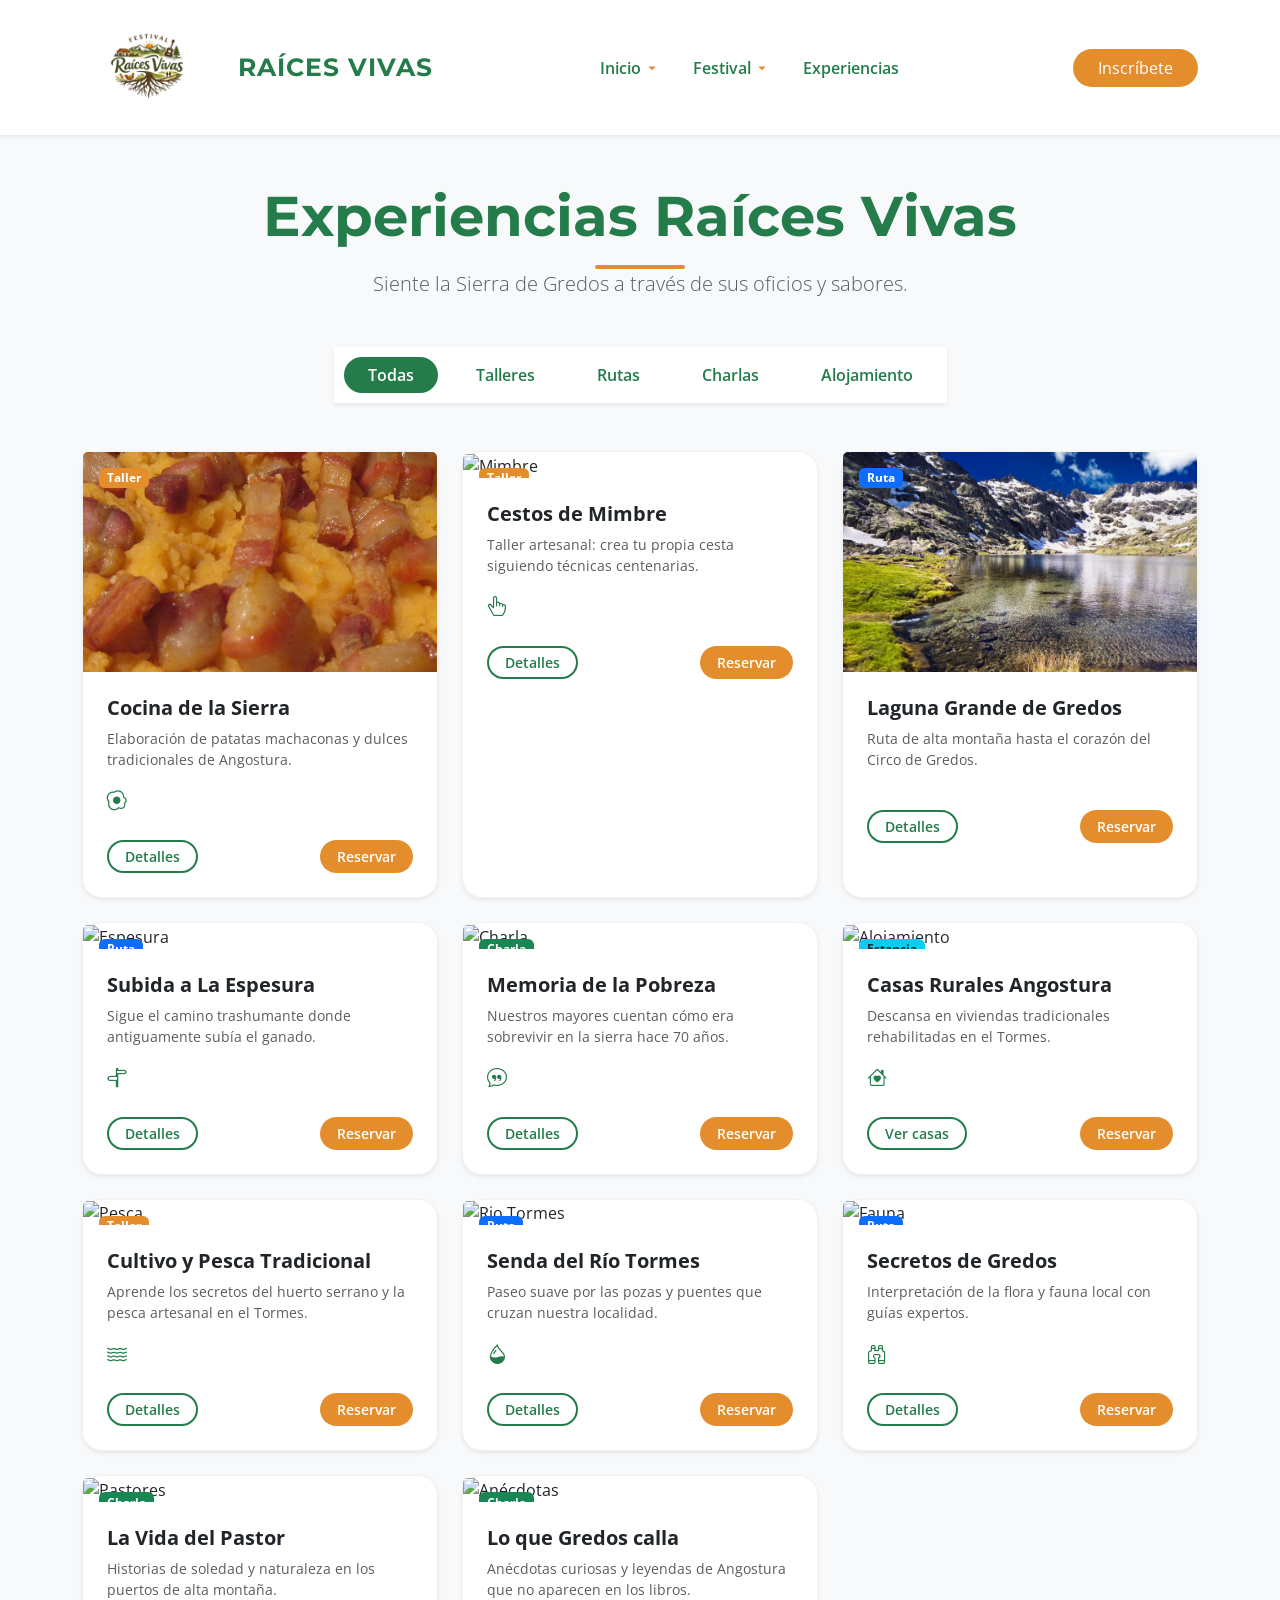
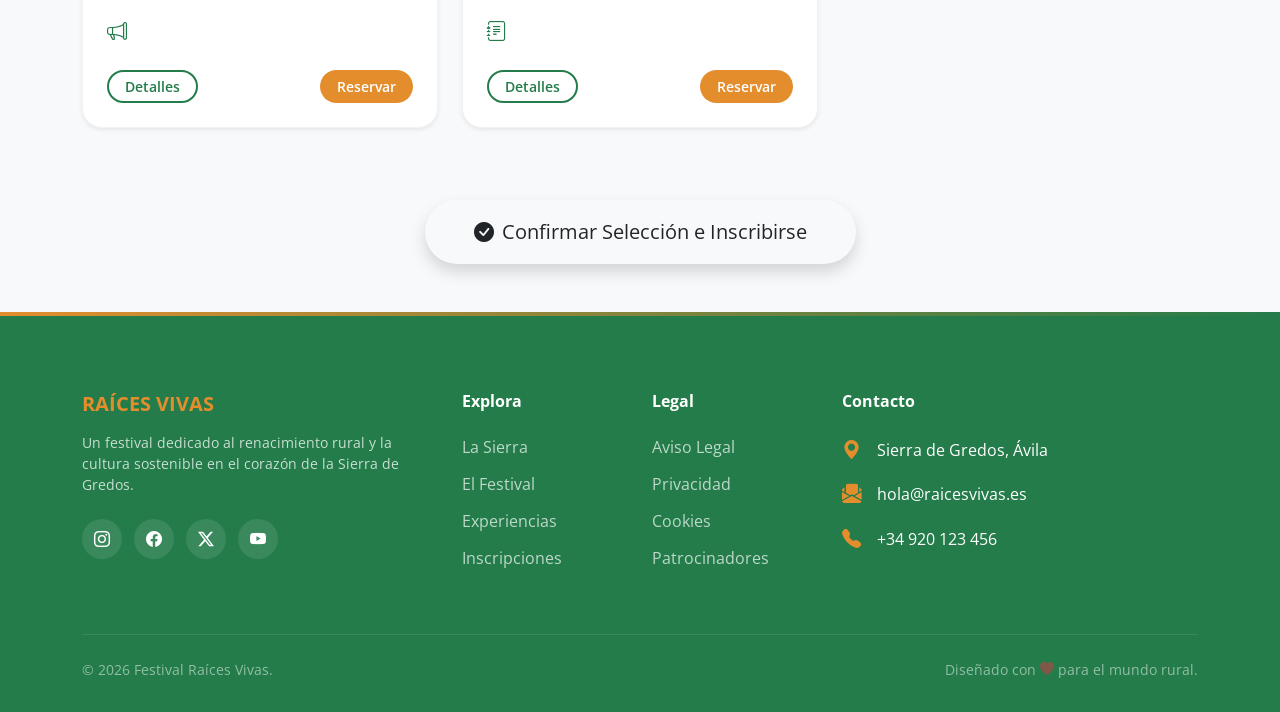
==== experiencias.html @ 0c6682af "Hechas las otras dos paginas" ====
<!DOCTYPE html>
<html lang="es">
<head>
    <meta charset="UTF-8">
    <meta name="viewport" content="width=device-width, initial-scale=1.0">
    <title>Raíces Vivas | Festival de Renacimiento Rural</title>

    <link rel="stylesheet" href="css/bootstrap.min.css">
    <link rel="stylesheet" href="assets/style.css">
    <!--<script src="https://cdn.tailwindcss.com"></script>-->
    <link href="https://fonts.googleapis.com/css2?family=Montserrat:wght@700&family=Open+Sans:wght@400;600&display=swap" rel="stylesheet">
    <link rel="stylesheet" href="https://cdn.jsdelivr.net/npm/bootstrap-icons@1.11.3/font/bootstrap-icons.min.css">

</head>

<body>
    <header>
        <nav class="navbar navbar-expand-lg navbar-light sticky-top bg-white shadow-sm py-3">
            <div class="container">
                <a class="navbar-brand d-flex align-items-center gap-3" href="index.html">
                    <img src="assets/img/logo.png" alt="Logo Raíces Vivas" class="rv-logo">
                    <span class="fw-bold text-verde-rv rv-brand-text">RAÍCES VIVAS</span>
                </a>

                <button class="navbar-toggler" type="button" data-bs-toggle="collapse" data-bs-target="#navMain"
                    aria-controls="navMain" aria-expanded="false" aria-label="Abrir menú">
                    <span class="navbar-toggler-icon"></span>
                </button>

                <div class="collapse navbar-collapse" id="navMain">
                    <ul class="navbar-nav mx-auto gap-lg-4 mt-3 mt-lg-0 align-items-lg-center">
                        <li class="nav-item dropdown">
                            <a class="nav-link dropdown-toggle fw-semibold" href="index.html" role="button" data-bs-toggle="dropdown"
                                aria-expanded="false">
                                Inicio
                            </a>
                            <ul class="dropdown-menu border-0 shadow-lg">
                                <li><a class="dropdown-item" href="index.html#exploralasierra">Explora la Sierra</a></li>
                                <li><a class="dropdown-item" href="index.html#gredosencifras">Gredos en Cifras</a></li>
                                <li><a class="dropdown-item" href="index.html#faq">Preguntas Frecuentes</a></li>
                            </ul>
                        </li>

                        <li class="nav-item dropdown">
                            <a class="nav-link dropdown-toggle fw-semibold" href="festival.html" role="button" data-bs-toggle="dropdown"
                                aria-expanded="false">
                                Festival
                            </a>
                            <ul class="dropdown-menu border-0 shadow-lg">
                                <li><a class="dropdown-item" href="festival.html#historia">Historia</a></li>
                                <li><a class="dropdown-item" href="festival.html#pueblos-vecinos">Comunidad Gredos Interior</a></li>
                                <li><a class="dropdown-item" href="festival.html#objetivos">Objetivos</a></li>
                                <li><a class="dropdown-item" href="festival.html#ediciones">Ediciones anteriores</a></li>
                            </ul>
                        </li>

                        <li class="nav-item"><a class="nav-link fw-semibold" href="experiencias.html">Experiencias</a></li>
                    </ul>

                    <div class="d-flex">
                        <a class="btn btn-naranja rounded-pill px-4" href="inscripcion.html">Inscríbete</a>
                    </div>
                </div>
            </div>
        </nav>
    </header>

    <main class="py-5 bg-light">
        <div class="container">
            <div class="text-center mb-5" data-aos="fade-down">
                <h1 class="display-4 fw-bold text-verde-rv">Experiencias Raíces Vivas</h1>
                <div class="section-line mx-auto"></div>
                <p class="lead text-muted">Siente la Sierra de Gredos a través de sus oficios y sabores.</p>
            </div>

            <div class="d-flex justify-content-center mb-5" data-aos="fade-up">
                <div class="contenedor-filtros shadow-sm rounded-pill-md bg-white p-2" role="group" aria-label="Filtros">
                    <button type="button" class="btn btn-filter active rounded-pill px-4" data-filter="all">Todas</button>
                    <button type="button" class="btn btn-filter rounded-pill px-4" data-filter="talleres">Talleres</button>
                    <button type="button" class="btn btn-filter rounded-pill px-4" data-filter="rutas">Rutas</button>
                    <button type="button" class="btn btn-filter rounded-pill px-4" data-filter="charlas">Charlas</button>
                    <button type="button" class="btn btn-filter rounded-pill px-4" data-filter="alojamiento">Alojamiento</button>
                </div>
            </div>

            <div class="row g-4" id="experience-grid">
                <div class="col-lg-4 col-md-6 filter-item talleres" data-aos="zoom-in">
                    <div class="card h-100 border-0 shadow-sm card-experiencia">
                        <div class="position-relative overflow-hidden">
                            <img src="assets/img/cocina-tipica.jpg" class="card-img-top" alt="Cocina">
                            <span class="badge bg-naranja-rv position-absolute top-0 start-0 m-3">Taller</span>
                        </div>
                        <div class="card-body p-4">
                            <h5 class="card-title fw-bold">Cocina de la Sierra</h5>
                            <p class="card-text text-muted small">Elaboración de patatas machaconas y dulces tradicionales de Angostura.</p>
                            <div class="d-flex gap-3 my-3 text-verde-rv">
                                <i class="bi bi-egg-fried" data-bs-toggle="tooltip" title="Material incluido"></i>
                            </div>
                            <div class="d-grid gap-2 d-md-flex justify-content-md-between mt-4">
                                <button class="btn btn-outline-verde-rv btn-sm px-3" data-bs-toggle="modal" data-bs-target="#modalCocina">Detalles</button>
                                <button class="btn btn-naranja-rv btn-sm px-3">Reservar</button>
                            </div>
                        </div>
                    </div>
                </div>

                <div class="col-lg-4 col-md-6 filter-item talleres" data-aos="zoom-in">
                    <div class="card h-100 border-0 shadow-sm card-experiencia">
                        <div class="position-relative overflow-hidden">
                            <img src="assets/img/mimbre.jpg" class="card-img-top" alt="Mimbre">
                            <span class="badge bg-naranja-rv position-absolute top-0 start-0 m-3">Taller</span>
                        </div>
                        <div class="card-body p-4">
                            <h5 class="card-title fw-bold">Cestos de Mimbre</h5>
                            <p class="card-text text-muted small">Taller artesanal: crea tu propia cesta siguiendo técnicas centenarias.</p>
                            <div class="d-flex gap-3 my-3 text-verde-rv">
                                <i class="bi bi-hand-index-thumb" data-bs-toggle="tooltip" title="Nivel: Principiante"></i>
                            </div>
                            <div class="d-grid gap-2 d-md-flex justify-content-md-between mt-4">
                                <button class="btn btn-outline-verde-rv btn-sm px-3" data-bs-toggle="modal" data-bs-target="#modalMimbre">Detalles</button>
                                <button class="btn btn-naranja-rv btn-sm px-3">Reservar</button>
                            </div>
                        </div>
                    </div>
                </div>

                <div class="col-lg-4 col-md-6 filter-item rutas" data-aos="zoom-in">
                    <div class="card h-100 border-0 shadow-sm card-experiencia">
                        <div class="position-relative overflow-hidden">
                            <img src="assets/img/laguna-grande.jpg" class="card-img-top" alt="Laguna">
                            <span class="badge bg-primary position-absolute top-0 start-0 m-3 text-white">Ruta</span>
                        </div>
                        <div class="card-body p-4">
                            <h5 class="card-title fw-bold">Laguna Grande de Gredos</h5>
                            <p class="card-text text-muted small">Ruta de alta montaña hasta el corazón del Circo de Gredos.</p>
                            <div class="d-flex gap-3 my-3 text-verde-rv">
                                <i class="bi bi-mountain" data-bs-toggle="tooltip" title="Dificultad: Alta"></i>
                            </div>
                            <div class="d-grid gap-2 d-md-flex justify-content-md-between mt-4">
                                <button class="btn btn-outline-verde-rv btn-sm px-3" data-bs-toggle="modal" data-bs-target="#modalLaguna">Detalles</button>
                                <button class="btn btn-naranja-rv btn-sm px-3">Reservar</button>
                            </div>
                        </div>
                    </div>
                </div>

                <div class="col-lg-4 col-md-6 filter-item rutas" data-aos="zoom-in">
                    <div class="card h-100 border-0 shadow-sm card-experiencia">
                        <div class="position-relative overflow-hidden">
                            <img src="assets/img/espesura.jpg" class="card-img-top" alt="Espesura">
                            <span class="badge bg-primary position-absolute top-0 start-0 m-3 text-white">Ruta</span>
                        </div>
                        <div class="card-body p-4">
                            <h5 class="card-title fw-bold">Subida a La Espesura</h5>
                            <p class="card-text text-muted small">Sigue el camino trashumante donde antiguamente subía el ganado.</p>
                            <div class="d-flex gap-3 my-3 text-verde-rv">
                                <i class="bi bi-signpost-split" data-bs-toggle="tooltip" title="Dificultad: Media"></i>
                            </div>
                            <div class="d-grid gap-2 d-md-flex justify-content-md-between mt-4">
                                <button class="btn btn-outline-verde-rv btn-sm px-3" data-bs-toggle="modal" data-bs-target="#modalEspesura">Detalles</button>
                                <button class="btn btn-naranja-rv btn-sm px-3">Reservar</button>
                            </div>
                        </div>
                    </div>
                </div>

                <div class="col-lg-4 col-md-6 filter-item charlas" data-aos="zoom-in">
                    <div class="card h-100 border-0 shadow-sm card-experiencia">
                        <div class="position-relative overflow-hidden">
                            <img src="assets/img/abuelos.jpg" class="card-img-top" alt="Charla">
                            <span class="badge bg-success position-absolute top-0 start-0 m-3">Charla</span>
                        </div>
                        <div class="card-body p-4">
                            <h5 class="card-title fw-bold">Memoria de la Pobreza</h5>
                            <p class="card-text text-muted small">Nuestros mayores cuentan cómo era sobrevivir en la sierra hace 70 años.</p>
                            <div class="d-flex gap-3 my-3 text-verde-rv">
                                <i class="bi bi-chat-quote" data-bs-toggle="tooltip" title="Basado en hechos reales"></i>
                            </div>
                            <div class="d-grid gap-2 d-md-flex justify-content-md-between mt-4">
                                <button class="btn btn-outline-verde-rv btn-sm px-3" data-bs-toggle="modal" data-bs-target="#modalMemoria">Detalles</button>
                                <button class="btn btn-naranja-rv btn-sm px-3">Reservar</button>
                            </div>
                        </div>
                    </div>
                </div>

                <div class="col-lg-4 col-md-6 filter-item alojamiento" data-aos="zoom-in">
                    <div class="card h-100 border-0 shadow-sm card-experiencia">
                        <div class="position-relative overflow-hidden">
                            <img src="assets/img/casa-rural.jpg" class="card-img-top" alt="Alojamiento">
                            <span class="badge bg-info text-dark position-absolute top-0 start-0 m-3">Estancia</span>
                        </div>
                        <div class="card-body p-4">
                            <h5 class="card-title fw-bold">Casas Rurales Angostura</h5>
                            <p class="card-text text-muted small">Descansa en viviendas tradicionales rehabilitadas en el Tormes.</p>
                            <div class="d-flex gap-3 my-3 text-verde-rv">
                                <i class="bi bi-house-heart" data-bs-toggle="tooltip" title="Disponibles en Angostura de Tormes, Navalperal y Aliseda"></i>
                            </div>
                            <div class="d-grid gap-2 d-md-flex justify-content-md-between mt-4">
                                <button class="btn btn-outline-verde-rv btn-sm px-3" data-bs-toggle="modal" data-bs-target="#modalCasas">Ver casas</button>
                                <button class="btn btn-naranja-rv btn-sm px-3">Reservar</button>
                            </div>
                        </div>
                    </div>
                </div>
                <div class="col-lg-4 col-md-6 filter-item talleres" data-aos="zoom-in">
                    <div class="card h-100 border-0 shadow-sm card-experiencia">
                        <div class="position-relative overflow-hidden">
                            <img src="assets/img/cultivo-pesca.jpg" class="card-img-top" alt="Pesca">
                            <span class="badge bg-naranja-rv position-absolute top-0 start-0 m-3">Taller</span>
                        </div>
                        <div class="card-body p-4">
                            <h5 class="card-title fw-bold">Cultivo y Pesca Tradicional</h5>
                            <p class="card-text text-muted small">Aprende los secretos del huerto serrano y la pesca artesanal en el Tormes.</p>
                            <div class="d-flex gap-3 my-3 text-verde-rv">
                                <i class="bi bi-water" data-bs-toggle="tooltip" title="Actividad de río"></i>
                            </div>
                            <div class="d-grid gap-2 d-md-flex justify-content-md-between mt-4">
                                <button class="btn btn-outline-verde-rv btn-sm px-3" data-bs-toggle="modal" data-bs-target="#modalPesca">Detalles</button>
                                <button class="btn btn-naranja-rv btn-sm px-3">Reservar</button>
                            </div>
                        </div>
                    </div>
                </div>

                <div class="col-lg-4 col-md-6 filter-item rutas" data-aos="zoom-in">
                    <div class="card h-100 border-0 shadow-sm card-experiencia">
                        <div class="position-relative overflow-hidden">
                            <img src="assets/img/ruta-rio.jpg" class="card-img-top" alt="Rio Tormes">
                            <span class="badge bg-primary position-absolute top-0 start-0 m-3 text-white">Ruta</span>
                        </div>
                        <div class="card-body p-4">
                            <h5 class="card-title fw-bold">Senda del Río Tormes</h5>
                            <p class="card-text text-muted small">Paseo suave por las pozas y puentes que cruzan nuestra localidad.</p>
                            <div class="d-flex gap-3 my-3 text-verde-rv">
                                <i class="bi bi-droplet-half" data-bs-toggle="tooltip" title="Baja dificultad"></i>
                            </div>
                            <div class="d-grid gap-2 d-md-flex justify-content-md-between mt-4">
                                <button class="btn btn-outline-verde-rv btn-sm px-3" data-bs-toggle="modal" data-bs-target="#modalRio">Detalles</button>
                                <button class="btn btn-naranja-rv btn-sm px-3">Reservar</button>
                            </div>
                        </div>
                    </div>
                </div>

                <div class="col-lg-4 col-md-6 filter-item rutas" data-aos="zoom-in">
                    <div class="card h-100 border-0 shadow-sm card-experiencia">
                        <div class="position-relative overflow-hidden">
                            <img src="assets/img/fauna.jpg" class="card-img-top" alt="Fauna">
                            <span class="badge bg-primary position-absolute top-0 start-0 m-3 text-white">Ruta</span>
                        </div>
                        <div class="card-body p-4">
                            <h5 class="card-title fw-bold">Secretos de Gredos</h5>
                            <p class="card-text text-muted small">Interpretación de la flora y fauna local con guías expertos.</p>
                            <div class="d-flex gap-3 my-3 text-verde-rv">
                                <i class="bi bi-binoculars" data-bs-toggle="tooltip" title="Incluye préstamo de prismáticos"></i>
                            </div>
                            <div class="d-grid gap-2 d-md-flex justify-content-md-between mt-4">
                                <button class="btn btn-outline-verde-rv btn-sm px-3" data-bs-toggle="modal" data-bs-target="#modalFauna">Detalles</button>
                                <button class="btn btn-naranja-rv btn-sm px-3">Reservar</button>
                            </div>
                        </div>
                    </div>
                </div>

                <div class="col-lg-4 col-md-6 filter-item charlas" data-aos="zoom-in">
                    <div class="card h-100 border-0 shadow-sm card-experiencia">
                        <div class="position-relative overflow-hidden">
                            <img src="assets/img/pastores.jpg" class="card-img-top" alt="Pastores">
                            <span class="badge bg-success position-absolute top-0 start-0 m-3">Charla</span>
                        </div>
                        <div class="card-body p-4">
                            <h5 class="card-title fw-bold">La Vida del Pastor</h5>
                            <p class="card-text text-muted small">Historias de soledad y naturaleza en los puertos de alta montaña.</p>
                            <div class="d-flex gap-3 my-3 text-verde-rv">
                                <i class="bi bi-megaphone" data-bs-toggle="tooltip" title="Relatos auténticos"></i>
                            </div>
                            <div class="d-grid gap-2 d-md-flex justify-content-md-between mt-4">
                                <button class="btn btn-outline-verde-rv btn-sm px-3" data-bs-toggle="modal" data-bs-target="#modalPastores">Detalles</button>
                                <button class="btn btn-naranja-rv btn-sm px-3">Reservar</button>
                            </div>
                        </div>
                    </div>
                </div>

                <div class="col-lg-4 col-md-6 filter-item charlas" data-aos="zoom-in">
                    <div class="card h-100 border-0 shadow-sm card-experiencia">
                        <div class="position-relative overflow-hidden">
                            <img src="assets/img/anecdotas.jpg" class="card-img-top" alt="Anécdotas">
                            <span class="badge bg-success position-absolute top-0 start-0 m-3">Charla</span>
                        </div>
                        <div class="card-body p-4">
                            <h5 class="card-title fw-bold">Lo que Gredos calla</h5>
                            <p class="card-text text-muted small">Anécdotas curiosas y leyendas de Angostura que no aparecen en los libros.</p>
                            <div class="d-flex gap-3 my-3 text-verde-rv">
                                <i class="bi bi-journal-text" data-bs-toggle="tooltip" title="Cultura oral"></i>
                            </div>
                            <div class="d-grid gap-2 d-md-flex justify-content-md-between mt-4">
                                <button class="btn btn-outline-verde-rv btn-sm px-3" data-bs-toggle="modal" data-bs-target="#modalAnecdotas">Detalles</button>
                                <button class="btn btn-naranja-rv btn-sm px-3">Reservar</button>
                            </div>
                        </div>
                    </div>
                </div>
            </div>
            <div class="text-center mt-5 pt-4">
                <form action="inscripcion.html" method="POST">
                    <button type="submit" class="btn btn-verde-rv btn-lg shadow rounded-pill px-5 py-3">
                        <i class="bi bi-check-circle-fill me-2"></i>Confirmar Selección e Inscribirse
                    </button>
                </form>
            </div>
        </div>

        <div class="modal fade" id="modalCocina" tabindex="-1" aria-hidden="true">
            <div class="modal-dialog modal-lg modal-dialog-centered">
                <div class="modal-content border-0 rounded-4 shadow">
                    <div class="modal-header border-0 pb-0">
                        <button type="button" class="btn-close" data-bs-dismiss="modal" aria-label="Close"></button>
                    </div>
                    <div class="modal-body p-4 pt-0 text-center">
                        <img src="assets/img/cocina-grande.jpg" class="img-fluid rounded-4 mb-3 shadow-sm" alt="Detalle Cocina">
                        <h2 class="fw-bold text-verde-rv">Taller de Cocina Tradicional</h2>
                        <p class="text-muted text-start">Aprenderemos a elaborar las famosas **patatas machaconas** con pimentón de la Vera y el **hornazo** relleno de embutido local. Una experiencia para chuparse los dedos en una cocina de piedra original y con productos de la zona.</p>
                    </div>
                    <div class="modal-footer border-0 justify-content-center pb-4">
                        <button type="button" class="btn btn-naranja-rv rounded-pill px-5">Reservar ahora</button>
                    </div>
                </div>
            </div>
        </div>

        <div class="modal fade" id="modalMimbre" tabindex="-1" aria-hidden="true">
            <div class="modal-dialog modal-lg modal-dialog-centered">
                <div class="modal-content border-0 rounded-4 shadow">
                    <div class="modal-header border-0 pb-0">
                        <button type="button" class="btn-close" data-bs-dismiss="modal" aria-label="Close"></button>
                    </div>
                    <div class="modal-body p-4 pt-0 text-center">
                        <img src="assets/img/mimbre-grande.jpg" class="img-fluid rounded-4 mb-3 shadow-sm" alt="Detalle Mimbre">
                        <h2 class="fw-bold text-verde-rv">Cestería en Mimbre</h2>
                        <p class="text-muted text-start">Conrado Prieto, maestro artesano local, te enseñará a domar el mimbre para crear tu propia cesta para ir a pescar. Descubre cómo se recolectaba y trataba el material a la orilla del río Tormes siguiendo técnicas centenarias.</p>
                    </div>
                    <div class="modal-footer border-0 justify-content-center pb-4">
                        <button type="button" class="btn btn-naranja-rv rounded-pill px-5">Reservar ahora</button>
                    </div>
                </div>
            </div>
        </div>

        <div class="modal fade" id="modalLaguna" tabindex="-1" aria-hidden="true">
            <div class="modal-dialog modal-lg modal-dialog-centered">
                <div class="modal-content border-0 rounded-4 shadow">
                    <div class="modal-header border-0 pb-0">
                        <button type="button" class="btn-close" data-bs-dismiss="modal" aria-label="Close"></button>
                    </div>
                    <div class="modal-body p-4 pt-0 text-center">
                        <img src="assets/img/laguna-grande.jpg" class="img-fluid rounded-4 mb-3 shadow-sm" alt="Detalle Laguna">
                        <h2 class="fw-bold text-verde-rv">Ruta Laguna Grande</h2>
                        <p class="text-muted text-start">Expedición guiada al corazón del Circo de Gredos. Veremos la fauna local, especialmente la cabra montesa, y conoceremos la geología glaciar que dio forma a nuestra sierra en una caminata inolvidable.</p>
                    </div>
                    <div class="modal-footer border-0 justify-content-center pb-4">
                        <button type="button" class="btn btn-naranja-rv rounded-pill px-5">Reservar ahora</button>
                    </div>
                </div>
            </div>
        </div>

        <div class="modal fade" id="modalEspesura" tabindex="-1" aria-hidden="true">
            <div class="modal-dialog modal-lg modal-dialog-centered">
                <div class="modal-content border-0 rounded-4 shadow">
                    <div class="modal-header border-0 pb-0">
                        <button type="button" class="btn-close" data-bs-dismiss="modal" aria-label="Close"></button>
                    </div>
                    <div class="modal-body p-4 pt-0 text-center">
                        <img src="assets/img/espesura-grande.jpg" class="img-fluid rounded-4 mb-3 shadow-sm" alt="Detalle Espesura">
                        <h2 class="fw-bold text-verde-rv">Subida a la Espesura</h2>
                        <p class="text-muted text-start">Caminaremos por las antiguas veredas por las que los pastores subían al ganado en verano. Un paisaje lleno de robles, piornos y una paz inigualable, donde hay un chozo donde se quedaban los pastores a dormir.</p>
                    </div>
                    <div class="modal-footer border-0 justify-content-center pb-4">
                        <button type="button" class="btn btn-naranja-rv rounded-pill px-5">Reservar ahora</button>
                    </div>
                </div>
            </div>
        </div>

        <div class="modal fade" id="modalMemoria" tabindex="-1" aria-hidden="true">
            <div class="modal-dialog modal-lg modal-dialog-centered">
                <div class="modal-content border-0 rounded-4 shadow">
                    <div class="modal-header border-0 pb-0">
                        <button type="button" class="btn-close" data-bs-dismiss="modal" aria-label="Close"></button>
                    </div>
                    <div class="modal-body p-4 pt-0 text-center">
                        <img src="assets/img/abuelos-grande.jpg" class="img-fluid rounded-4 mb-3 shadow-sm" alt="Detalle Memorias">
                        <h2 class="fw-bold text-verde-rv">Memorias de la Sierra</h2>
                        <p class="text-muted text-start">Una charla emotiva donde los mayores de Angostura nos contarán cómo se vivía antes, sin luz ni agua corriente, y cómo la solidaridad entre vecinos permitió que el pueblo prosperara en tiempos difíciles.</p>
                    </div>
                    <div class="modal-footer border-0 justify-content-center pb-4">
                        <button type="button" class="btn btn-naranja-rv rounded-pill px-5">Reservar ahora</button>
                    </div>
                </div>
            </div>
        </div>

        <div class="modal fade" id="modalCasas" tabindex="-1" aria-hidden="true">
            <div class="modal-dialog modal-lg modal-dialog-centered">
                <div class="modal-content border-0 rounded-4 shadow">
                    <div class="modal-header border-0 pb-0">
                        <button type="button" class="btn-close" data-bs-dismiss="modal" aria-label="Close"></button>
                    </div>
                    <div class="modal-body p-4 pt-0 text-center">
                        <img src="assets/img/casas-grande.jpg" class="img-fluid rounded-4 mb-3 shadow-sm" alt="Detalle Casas">
                        <h2 class="fw-bold text-verde-rv">Red de Casas Rurales</h2>
                        <p class="text-muted text-start">Desde pajares reformados en **Navalperal** hasta casonas de piedra en **La Aliseda** y **Angostura**. Todos nuestros alojamientos mantienen la arquitectura tradicional de Gredos con el máximo confort moderno y unas espectaculares vistas al entorno.</p>
                    </div>
                    <div class="modal-footer border-0 justify-content-center pb-4">
                        <button type="button" class="btn btn-naranja-rv rounded-pill px-5">Ver disponibilidad</button>
                    </div>
                </div>
            </div>
        </div>
        <div class="modal fade" id="modalPesca" tabindex="-1" aria-hidden="true">
            <div class="modal-dialog modal-lg modal-dialog-centered">
                <div class="modal-content border-0 rounded-4 shadow">
                    <div class="modal-header border-0 pb-0"><button type="button" class="btn-close" data-bs-dismiss="modal"></button></div>
                    <div class="modal-body p-4 pt-0 text-center">
                        <img src="assets/img/pesca-grande.jpg" class="img-fluid rounded-4 mb-3" alt="...">
                        <h2 class="fw-bold text-verde-rv">Cultivo y Pesca</h2>
                        <p class="text-muted text-start">Descubre cómo los habitantes de la sierra aprovechaban la tierra y el río. Aprenderás las técnicas de pesca manual y con caña en las aguas del Tormes, así como el sistema de riego tradicional que mantiene vivos los huertos de montaña.</p>
                    </div>
                    <div class="modal-footer border-0 justify-content-center pb-4"><button class="btn btn-naranja-rv rounded-pill px-5">Reservar ahora</button></div>
                </div>
            </div>
        </div>

        <div class="modal fade" id="modalRio" tabindex="-1" aria-hidden="true">
            <div class="modal-dialog modal-lg modal-dialog-centered">
                <div class="modal-content border-0 rounded-4 shadow">
                    <div class="modal-header border-0 pb-0"><button type="button" class="btn-close" data-bs-dismiss="modal"></button></div>
                    <div class="modal-body p-4 pt-0 text-center">
                        <img src="assets/img/rio-grande.jpg" class="img-fluid rounded-4 mb-3" alt="...">
                        <h2 class="fw-bold text-verde-rv">Senda del Tormes</h2>
                        <p class="text-muted text-start">Una ruta diseñada para toda la familia. Recorreremos las orillas del río, visitando puentes romanos y pozas naturales de agua cristalina, explicando la importancia del agua para la vida económica de Angostura.</p>
                    </div>
                    <div class="modal-footer border-0 justify-content-center pb-4"><button class="btn btn-naranja-rv rounded-pill px-5">Reservar ahora</button></div>
                </div>
            </div>
        </div>

        <div class="modal fade" id="modalFauna" tabindex="-1" aria-hidden="true">
            <div class="modal-dialog modal-lg modal-dialog-centered">
                <div class="modal-content border-0 rounded-4 shadow">
                    <div class="modal-header border-0 pb-0"><button type="button" class="btn-close" data-bs-dismiss="modal"></button></div>
                    <div class="modal-body p-4 pt-0 text-center">
                        <img src="assets/img/fauna-grande.jpg" class="img-fluid rounded-4 mb-3" alt="...">
                        <h2 class="fw-bold text-verde-rv">Fauna y Vegetación</h2>
                        <p class="text-muted text-start">Gredos es un paraíso biológico. En esta ruta aprenderás a identificar especies endémicas, desde la cabra montesa hasta el águila real, además de conocer el uso medicinal que los lugareños daban a las plantas de la zona.</p>
                    </div>
                    <div class="modal-footer border-0 justify-content-center pb-4"><button class="btn btn-naranja-rv rounded-pill px-5">Reservar ahora</button></div>
                </div>
            </div>
        </div>

        <div class="modal fade" id="modalPastores" tabindex="-1" aria-hidden="true">
            <div class="modal-dialog modal-lg modal-dialog-centered">
                <div class="modal-content border-0 rounded-4 shadow">
                    <div class="modal-header border-0 pb-0"><button type="button" class="btn-close" data-bs-dismiss="modal"></button></div>
                    <div class="modal-body p-4 pt-0 text-center">
                        <img src="assets/img/pastores-grande.jpg" class="img-fluid rounded-4 mb-3" alt="...">
                        <h2 class="fw-bold text-verde-rv">La Vida de los Pastores</h2>
                        <p class="text-muted text-start">Una charla profunda sobre la soledad del pastor en el puerto. Conoceremos cómo era pasar meses en el monte, el lenguaje de los silbidos y la cultura de la trashumancia que dio forma a nuestra identidad.</p>
                    </div>
                    <div class="modal-footer border-0 justify-content-center pb-4"><button class="btn btn-naranja-rv rounded-pill px-5">Reservar ahora</button></div>
                </div>
            </div>
        </div>

        <div class="modal fade" id="modalAnecdotas" tabindex="-1" aria-hidden="true">
            <div class="modal-dialog modal-lg modal-dialog-centered">
                <div class="modal-content border-0 rounded-4 shadow">
                    <div class="modal-header border-0 pb-0"><button type="button" class="btn-close" data-bs-dismiss="modal"></button></div>
                    <div class="modal-body p-4 pt-0 text-center">
                        <img src="assets/img/anecdotas-grande.jpg" class="img-fluid rounded-4 mb-3" alt="...">
                        <h2 class="fw-bold text-verde-rv">Anécdotas y Leyendas</h2>
                        <p class="text-muted text-start">¿Sabías por qué ciertos rincones del pueblo tienen nombres extraños? En esta sesión descubriremos las historias más divertidas, misteriosas y sorprendentes que han pasado de boca en boca durante siglos en Angostura.</p>
                    </div>
                    <div class="modal-footer border-0 justify-content-center pb-4"><button class="btn btn-naranja-rv rounded-pill px-5">Reservar ahora</button></div>
                </div>
            </div>
        </div>
    </main>

    <footer class="footer-rv">
        <div class="container">
            <div class="row gy-4">
                <div class="col-lg-4 col-md-6">
                    <div class="footer-brand mb-3">
                        <h5 class="text-uppercase fw-bold text-naranja-rv mb-3">Raíces Vivas</h5>
                        <p class="small opacity-75">
                            Un festival dedicado al renacimiento rural y la cultura sostenible en el corazón de la Sierra de Gredos.
                        </p>
                    </div>
                    <div class="social-icons-wrapper">
                        <a href="https://www.instagram.com/" class="social-link"><i class="bi bi-instagram"></i></a>
                        <a href="https://www.facebook.com/" class="social-link"><i class="bi bi-facebook"></i></a>
                        <a href="https://x.com/?lang=es" class="social-link"><i class="bi bi-twitter-x"></i></a>
                        <a href="https://www.youtube.com/" class="social-link"><i class="bi bi-youtube"></i></a>
                    </div>
                </div>

                <div class="col-lg-2 col-md-6">
                    <h6 class="fw-bold mb-4">Explora</h6>
                    <ul class="list-unstyled footer-links">
                        <li><a href="index.html#exploralasierra">La Sierra</a></li>
                        <li><a href="festival.html">El Festival</a></li>
                        <li><a href="experiencias.html">Experiencias</a></li>
                        <li><a href="inscripcion.html">Inscripciones</a></li>
                    </ul>
                </div>

                <div class="col-lg-2 col-md-6">
                    <h6 class="fw-bold mb-4">Legal</h6>
                    <ul class="list-unstyled footer-links">
                        <li><a href="#">Aviso Legal</a></li>
                        <li><a href="#">Privacidad</a></li>
                        <li><a href="#">Cookies</a></li>
                        <li><a href="https://zapardieldelaribera.com/" target="_blank">Patrocinadores</a></li>
                    </ul>
                </div>

                <div class="col-lg-4 col-md-6">
                    <h6 class="fw-bold mb-4">Contacto</h6>
                    <div class="contact-info">
                        <p class="d-flex align-items-center mb-3">
                            <i class="bi bi-geo-alt-fill text-naranja-rv me-3"></i> 
                            Sierra de Gredos, Ávila
                        </p>
                        <p class="d-flex align-items-center mb-3">
                            <i class="bi bi-envelope-paper-fill text-naranja-rv me-3"></i> 
                            hola@raicesvivas.es
                        </p>
                        <p class="d-flex align-items-center">
                            <i class="bi bi-telephone-fill text-naranja-rv me-3"></i> 
                            +34 920 123 456
                        </p>
                    </div>
                </div>
            </div>

            <div class="footer-bottom mt-5 pt-4 border-top border-secondary">
                <div class="row align-items-center">
                    <div class="col-md-6 text-center text-md-start">
                        <p class="small mb-0 opacity-50">&copy; 2026 Festival Raíces Vivas.</p>
                    </div>
                    <div class="col-md-6 text-center text-md-end">
                        <p class="small mb-0 opacity-50">Diseñado con <i class="bi bi-heart-fill text-danger"></i> para el mundo rural.</p>
                    </div>
                </div>
            </div>
        </div>
    </footer>

    <script src="js/bootstrap.bundle.min.js"></script>
    <script src="assets/javascript.js"></script>
</body>

</html>
---- assets/style.css ----
/*1. VARIABLES Y ESTILOS GLOBALES */
:root {
    --verde-rv: #237c4a;
    --naranja-rv: #E38D2D;
    --crema-rv: #FDFBF7;
    --cielo-rv: #87CEEB;
}

body {
    font-family: 'Open Sans', sans-serif;
    background-color: var(--crema-rv);
    color: #333;
}

h1, h2, h3 {
    font-family: 'Montserrat', sans-serif;
}

section {
    padding-top: 5rem;
    padding-bottom: 5rem;
}

.bg-verde-rv { background-color: var(--verde-rv); }
.text-verde-rv { color: var(--verde-rv); }

/* 2. NAVBAR Y NAVEGACIÓN */
.navbar {
    z-index: 1050;
    transition: all 0.4s ease;
    backdrop-filter: blur(10px);
    -webkit-backdrop-filter: blur(10px);
    background-color: rgba(255, 255, 255, 0.95) !important;
}

.rv-logo {
    width: 140px;
    height: auto;
    object-fit: contain;
    transition: transform 0.3s ease;
}

.rv-logo:hover { transform: scale(1.5); }

.rv-brand-text {
    font-family: 'Montserrat', sans-serif;
    font-size: 1.35rem; 
    line-height: 1;
    letter-spacing: 1px;
}

/* --- ESTILO DE LOS LINKS --- */
.navbar .nav-link {
    color: var(--verde-rv) !important;
    font-weight: 600;
    position: relative;
    padding: 0.5rem 0;
    transition: color 0.3s ease;
}

/* --- LA FLECHA NARANJA (Ahora como Background) --- */
.navbar .dropdown-toggle {
    padding-right: 20px !important; /* Espacio para la flecha */
    background-image: url("data:image/svg+xml,%3Csvg xmlns='http://www.w3.org/2000/svg' viewBox='0 0 24 24' fill='%23E38D2D'%3E%3Cpath d='M7 10l5 5 5-5z'/%3E%3C/svg%3E") !important;
    background-repeat: no-repeat !important;
    background-position: right center !important;
    background-size: 18px !important;
}

/* Quitamos el triangulito por defecto de Bootstrap */
.navbar .dropdown-toggle::after {
    display: none !important;
}

/* --- LA LÍNEA NARANJA ANIMADA --- */
/* Creamos la línea para TODOS los links, incluidos dropdowns */
.navbar .nav-link::before {
    content: '';
    position: absolute;
    width: 0;
    height: 2px;
    bottom: 0;
    left: 0;
    background-color: var(--naranja-rv);
    transition: width 0.3s ease;
}

.navbar .nav-link:hover::before {
    width: 100%;
}

.navbar .nav-link:hover {
    color: var(--naranja-rv) !important;
}

/* --- DROPDOWN MENU --- */
.navbar .dropdown-menu {
    border: none;
    border-radius: 12px;
    box-shadow: 0 10px 30px rgba(0,0,0,0.1);
    margin-top: 15px;
}

.navbar .dropdown-menu .dropdown-item:hover {
    background-color: var(--crema-rv);
    color: var(--naranja-rv) !important;
    padding-left: 1.5rem;
}

@media (min-width: 992px) {
    .rv-brand-text { font-size: 1.55rem; }
    .navbar .btn { margin-left: 1.5rem; }
}

/* 3. COMPONENTES REUTILIZABLES (Botones, Títulos)*/
.btn-naranja {
    background-color: var(--naranja-rv);
    color: white;
    transition: all 0.3s ease;
}

.btn-naranja:hover {
    background-color: #c47621;
    transform: translateY(-2px);
    color: white;
}

.section-heading {
    margin-bottom: 3rem;
    text-align: center;
}

.section-title {
    font-family: 'Montserrat', sans-serif;
    color: var(--verde-rv);
    font-size: 2.3rem;
    font-weight: 800;
    margin: 0;
}

.section-line {
    width: 90px;
    height: 4px;
    background: var(--naranja-rv);
    margin: 0.9rem auto 0;
    border-radius: 999px;
}

/* 4. SECCIONES ESPECÍFICAS*/

/* Hero Section */
.hero-section {
    position: relative;
    min-height: 100vh;
    overflow: hidden;
    display: flex;
    align-items: center;
}

.hero-video {
    position: absolute;
    inset: 0;
    width: 100%;
    height: 100%;
    object-fit: cover;
    filter: brightness(0.7);
    z-index: 0;
}

.hero-overlay {
    position: absolute;
    inset: 0;
    background: linear-gradient(180deg, rgba(0,0,0,.35), rgba(0,0,0,.55));
    z-index: 1;
}

.hero-content {
    position: relative;
    z-index: 2;
}

/* --- ESTILOS SECCIÓN EXPLORA LA SIERRA --- */


/* Efecto para el botón "¿Cómo llegar?" */
.btn-outline-dark {
    border-color: var(--verde-rv);
    color: var(--verde-rv);
    transition: all 0.3s ease;
}

.btn-outline-dark:hover {
    background-color: var(--verde-rv);
    border-color: var(--verde-rv);
    color: white;
    transform: translateY(-8px);
}

/* Estilo del Spinner y disponibilidad */
.border.rounded-xl {
    background-color: rgba(45, 90, 39, 0.05); /* Fondo verde muy clarito */
    border: 1px dashed var(--verde-rv) !important; /* Borde discontinuo para que parezca dinámico */
}

/* Cifras / Estadísticas */
.cifras-section {
    background-color: #f8f9fa;
}

.cifra-circle {
    width: 220px;
    height: 220px;
    margin: 0 auto;
    border-radius: 50%;
    background: white;
    display: flex;
    flex-direction: column;
    justify-content: center;
    align-items: center;
    box-shadow: 0 15px 30px rgba(0,0,0,0.08);
    transition: transform 0.3s ease;
}

.cifra-circle:hover {
    transform: translateY(-8px);
}

.cifra-circle h3 {
    font-size: 3rem;
    font-weight: 800;
    color: var(--verde-rv);
    margin: 0;
}

.cifra-circle p {
    margin-top: 0.5rem;
    font-weight: 600;
    color: #555;
}

/* FAQ */
#faq {
    background-color: #f5f5f0;
}

/* 5. FOOTER*/
.footer-rv {
    background-color: var(--verde-rv);
    color: white;
    padding: 5rem 0 2rem;
    position: relative;
    overflow: hidden;
}

/* Detalle visual: un ligero degradado superior para dar profundidad */
.footer-rv::before {
    content: '';
    position: absolute;
    top: 0;
    left: 0;
    width: 100%;
    height: 4px;
    background: linear-gradient(90deg, var(--naranja-rv), transparent);
}

.text-naranja-rv {
    color: var(--naranja-rv) !important;
}

/* Enlaces con animación de desplazamiento */
.footer-links li {
    margin-bottom: 0.8rem;
}

.footer-links a {
    color: rgba(255, 255, 255, 0.7);
    text-decoration: none;
    transition: all 0.3s ease;
    display: inline-block;
}

.footer-links a:hover {
    color: var(--naranja-rv);
    transform: translateX(8px);
}

/* Iconos sociales circulares y modernos */
.social-icons-wrapper {
    display: flex;
    gap: 12px;
    margin-top: 1.5rem;
}

.social-link {
    width: 40px;
    height: 40px;
    background: rgba(255, 255, 255, 0.1);
    display: flex;
    align-items: center;
    justify-content: center;
    border-radius: 50%;
    color: white;
    text-decoration: none;
    transition: all 0.3s ease;
}

.social-link:hover {
    background: var(--naranja-rv);
    color: white;
    transform: translateY(-5px);
    box-shadow: 0 5px 15px rgba(227, 141, 45, 0.4);
}

.contact-info i {
    font-size: 1.2rem;
}

/* Línea divisoria suave */
.border-secondary {
    border-color: rgba(255, 255, 255, 0.1) !important;
}

/* ==========================================================================
   4. SECCIÓN ESPECÍFICA: FESTIVAL (ANGOSTURA STYLE)
   ========================================================================== */

/* Decoración de la imagen de Historia */
.img-border-decor {
    position: absolute;
    top: -15px;
    left: -15px;
    width: 100%;
    height: 100%;
    border: 3px solid var(--verde-rv);
    border-radius: 1.5rem;
    z-index: -1;
}

.badge-pueblo {
    position: absolute;
    bottom: -15px;
    right: -10px;
    background: var(--naranja-rv);
    color: white;
    padding: 8px 18px;
    border-radius: 50px;
    font-weight: 700;
    font-size: 0.9rem;
    box-shadow: 0 8px 20px rgba(227, 141, 45, 0.4);
    z-index: 10;
}

.img-parallax {
    transition: transform 0.8s ease;
}

.img-wrapper:hover .img-parallax {
    transform: scale(1.08);
}

/* --- ESTILOS PUEBLOS VECINOS --- */
.pueblo-card {
    background: white;
    border-radius: 20px;
    overflow: hidden;
    box-shadow: 0 10px 25px rgba(0,0,0,0.05);
    transition: all 0.4s ease;
    height: 100%;
}

.pueblo-card:hover {
    transform: translateY(-10px);
    box-shadow: 0 15px 35px rgba(45, 90, 39, 0.15);
}

.pueblo-img-container {
    position: relative;
    height: 200px;
    overflow: hidden;
}

.pueblo-img-container img {
    width: 100%;
    height: 100%;
    object-fit: cover;
    transition: transform 0.6s ease;
}

.pueblo-card:hover .pueblo-img-container img {
    transform: scale(1.1);
}

.pueblo-overlay {
    position: absolute;
    top: 15px;
    left: 15px;
    background: var(--naranja-rv);
    color: white;
    padding: 5px 15px;
    border-radius: 50px;
    font-size: 0.8rem;
    font-weight: 700;
    text-transform: uppercase;
}

.pueblo-info {
    padding: 1.5rem;
}

.pueblo-info h4 {
    color: var(--verde-rv);
    font-weight: 800;
    margin-bottom: 0.5rem;
}

.pueblo-info p {
    font-size: 0.9rem;
    color: #666;
    margin-bottom: 0;
}
/* --- Ajustes para Carruceles en Cards --- */
.pueblo-img-container .carousel,
.pueblo-img-container .carousel-inner,
.pueblo-img-container .carousel-item {
    height: 100%;
}

.pueblo-img-container img {
    height: 250px;
    object-fit: cover;
}

/* Efecto de desvanecimiento suave (Fade) en lugar de deslizamiento */
.carousel-fade .carousel-item {
    transition-duration: 0.8s;
}

/* Cards de Objetivos Premium */
.card-premium {
    background: white;
    padding: 3rem 2rem;
    border-radius: 20px;
    text-align: center;
    box-shadow: 0 10px 30px rgba(0,0,0,0.05);
    transition: all 0.4s cubic-bezier(0.175, 0.885, 0.32, 1.275);
    height: 100%;
    border: 1px solid rgba(0,0,0,0.03);
}

.card-premium:hover {
    transform: translateY(-12px);
    box-shadow: 0 20px 40px rgba(45, 90, 39, 0.12);
}

.icon-circle {
    width: 80px;
    height: 80px;
    background: var(--crema-rv);
    color: var(--verde-rv);
    display: flex;
    align-items: center;
    justify-content: center;
    border-radius: 50%;
    margin: 0 auto 1.5rem;
    font-size: 2.2rem;
    transition: all 0.4s ease;
}

.card-premium:hover .icon-circle {
    background: var(--naranja-rv);
    color: white;
    transform: rotateY(360deg);
}

.card-premium h4 {
    font-weight: 700;
    color: var(--verde-rv);
    margin-bottom: 1rem;
}

/* Estilos del Carrusel */
#carouselEdiciones img {
    height: 550px;
    object-fit: cover;
    filter: brightness(0.8);
}

.carousel-caption {
    background: rgba(0, 0, 0, 0.4);
    backdrop-filter: blur(1.5px);
    border-radius: 15px;
    padding: 1.5rem;
    bottom: 3rem;
}

.thumb-nav {
    width: 90px;
    height: 65px;
    object-fit: cover;
    cursor: pointer;
    opacity: 0.5;
    border: 2px solid transparent;
    transition: all 0.3s ease;
    border-radius: 8px;
}

.thumb-nav:hover, .thumb-nav.active {
    opacity: 1;
    border-color: var(--naranja-rv);
    transform: scale(1.1);
}

/* ==========================================================================
   5. SECCIÓN ESPECÍFICA: EXPERIENCIAS (experiencias.html)
   ========================================================================== */

/* 1. MANTÉN TU ESTILO DE BOTÓN */
.btn-filter {
    color: var(--verde-rv);
    font-weight: 600;
    border: 2px solid transparent;
    transition: all 0.3s ease;
}

.btn-filter:hover, .btn-filter.active {
    background-color: var(--verde-rv) !important;
    color: white !important;
}

/* 2. CAMBIA ESTO PARA QUE HAGAN "WRAP" (Salto de línea) */
.contenedor-filtros {
    display: flex;
    flex-wrap: wrap;
    justify-content: center;
    gap: 10px;
    max-width: 100%;
}

/* Badge personalizado para las categorías */
.bg-naranja-rv { background-color: var(--naranja-rv); color: white; }

/* Cards de Experiencias: Evolución de tus cards de pueblos */
.card-experiencia {
    transition: all 0.4s cubic-bezier(0.175, 0.885, 0.32, 1.275);
    border: 1px solid rgba(0,0,0,0.05) !important;
    background-color: white;
    border-radius: 1.25rem !important; /*rounded-2xl que tenías */
}

.card-experiencia:hover {
    transform: translateY(-10px);
    box-shadow: 0 20px 40px rgba(0,0,0,0.1) !important;
}

.card-experiencia .card-img-top {
    height: 220px;
    object-fit: cover;
    transition: transform 0.6s ease;
}

.card-experiencia:hover .card-img-top {
    transform: scale(1.1);
}

/* Tooltips e Iconos */
.card-experiencia i {
    font-size: 1.25rem;
    cursor: pointer;
    transition: color 0.3s;
}

.card-experiencia i:hover {
    color: var(--naranja-rv);
}

/* Botones dentro de las cards */
.btn-outline-verde-rv {
    border: 2px solid var(--verde-rv);
    color: var(--verde-rv);
    font-weight: 600;
    border-radius: 50px;
}

.btn-outline-verde-rv:hover {
    background-color: var(--verde-rv);
    color: white;
}

.btn-naranja-rv {
    background-color: var(--naranja-rv);
    color: white;
    border-radius: 50px;
    font-weight: 600;
}

.btn-naranja-rv:hover {
    background-color: #c47621;
    color: white;
}

/* Estilo del Modal */
.modal-content {
    background-color: var(--crema-rv);
}

.modal .btn-close {
    background-color: white;
    padding: 1rem;
    border-radius: 50%;
    opacity: 1;
}



/* Estilos para el formulario de inscripción */
.form-control:focus, .form-select:focus {
    background-color: #fff !important;
    box-shadow: 0 8px 20px rgba(0,0,0,0.05);
    border: 1px solid var(--verde-rv) !important;
    outline: none;
}

/* Redondear un poco más los campos */
.form-control, .form-select {
    border-radius: 10px;
}

/* Estilo para los badges redondos */
.badge.rounded-circle {
    width: 28px;
    height: 28px;
    display: inline-flex;
    align-items: center;
    justify-content: center;
    padding: 0;
    font-size: 0.9rem;
}

/* Transición suave al pasar por la tarjeta */
.card {
    transition: transform 0.3s ease;
}

.card:hover {
    transform: translateY(-5px);
}
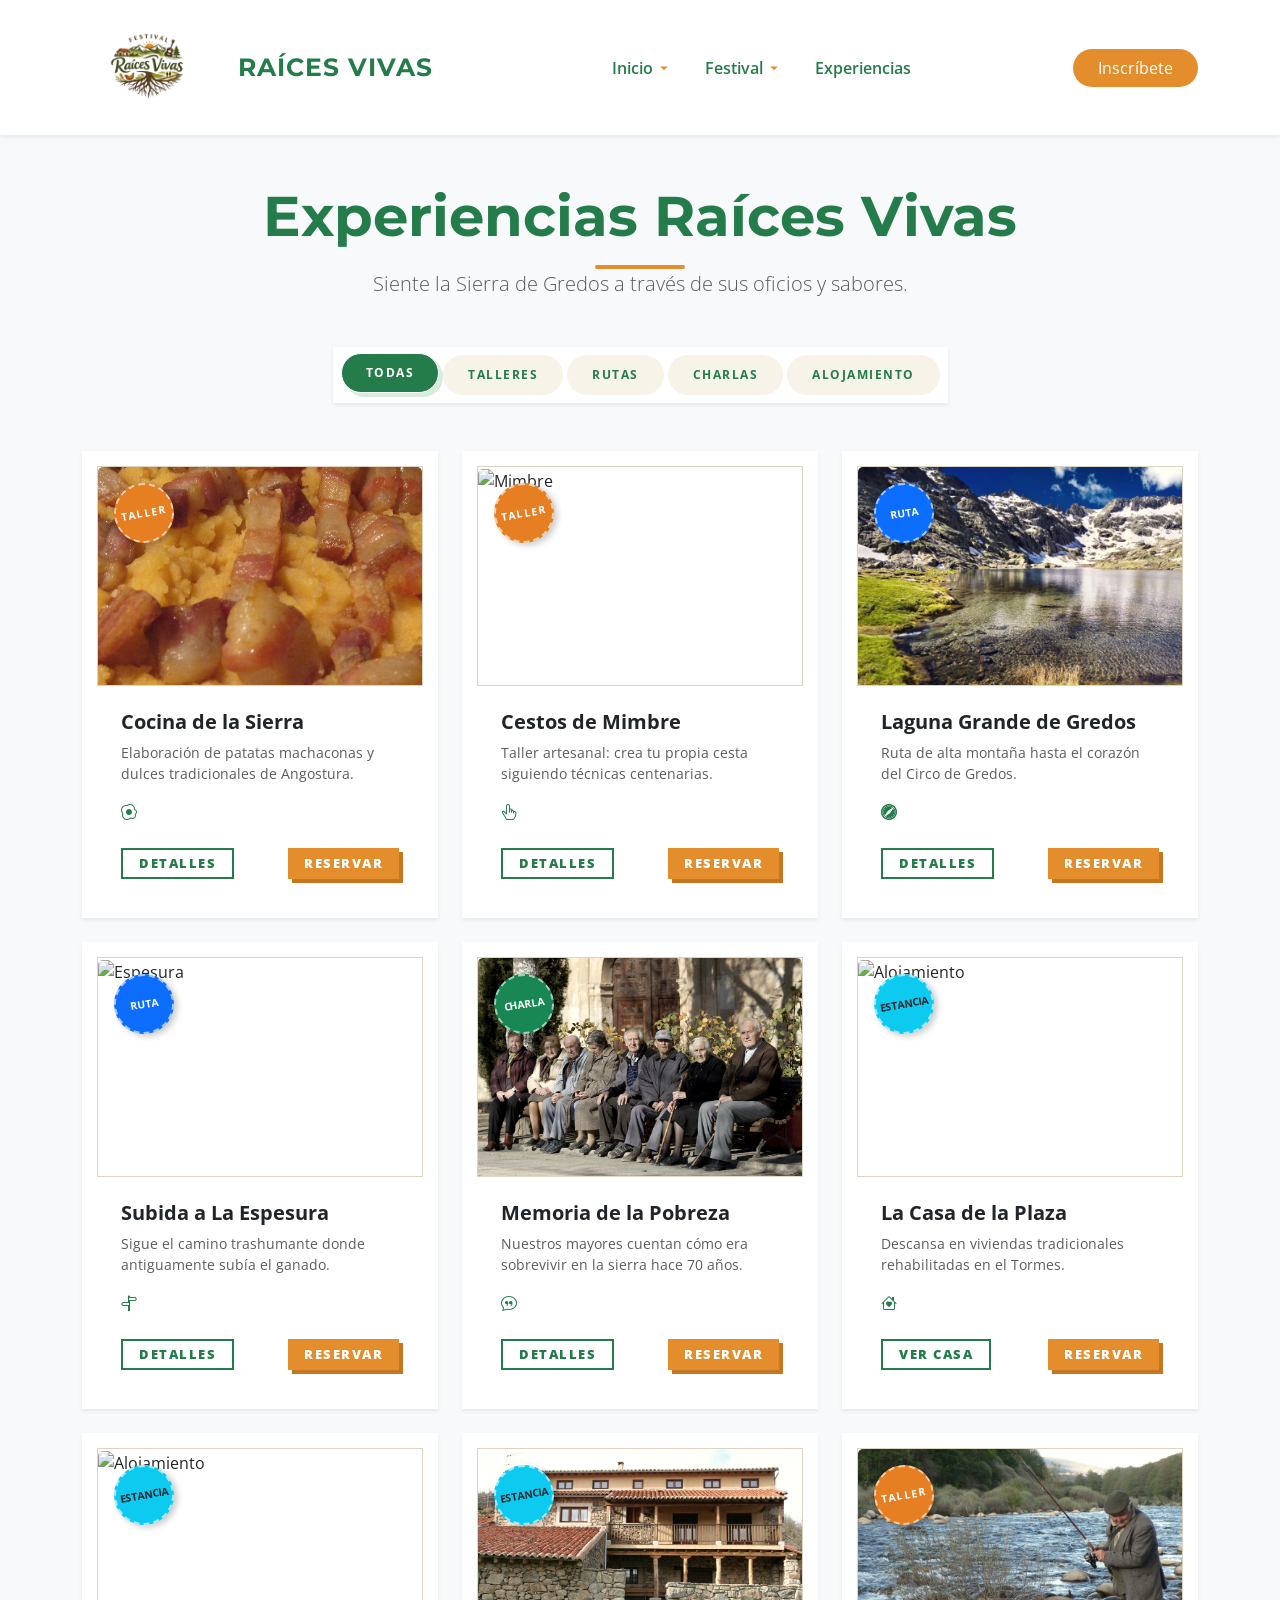
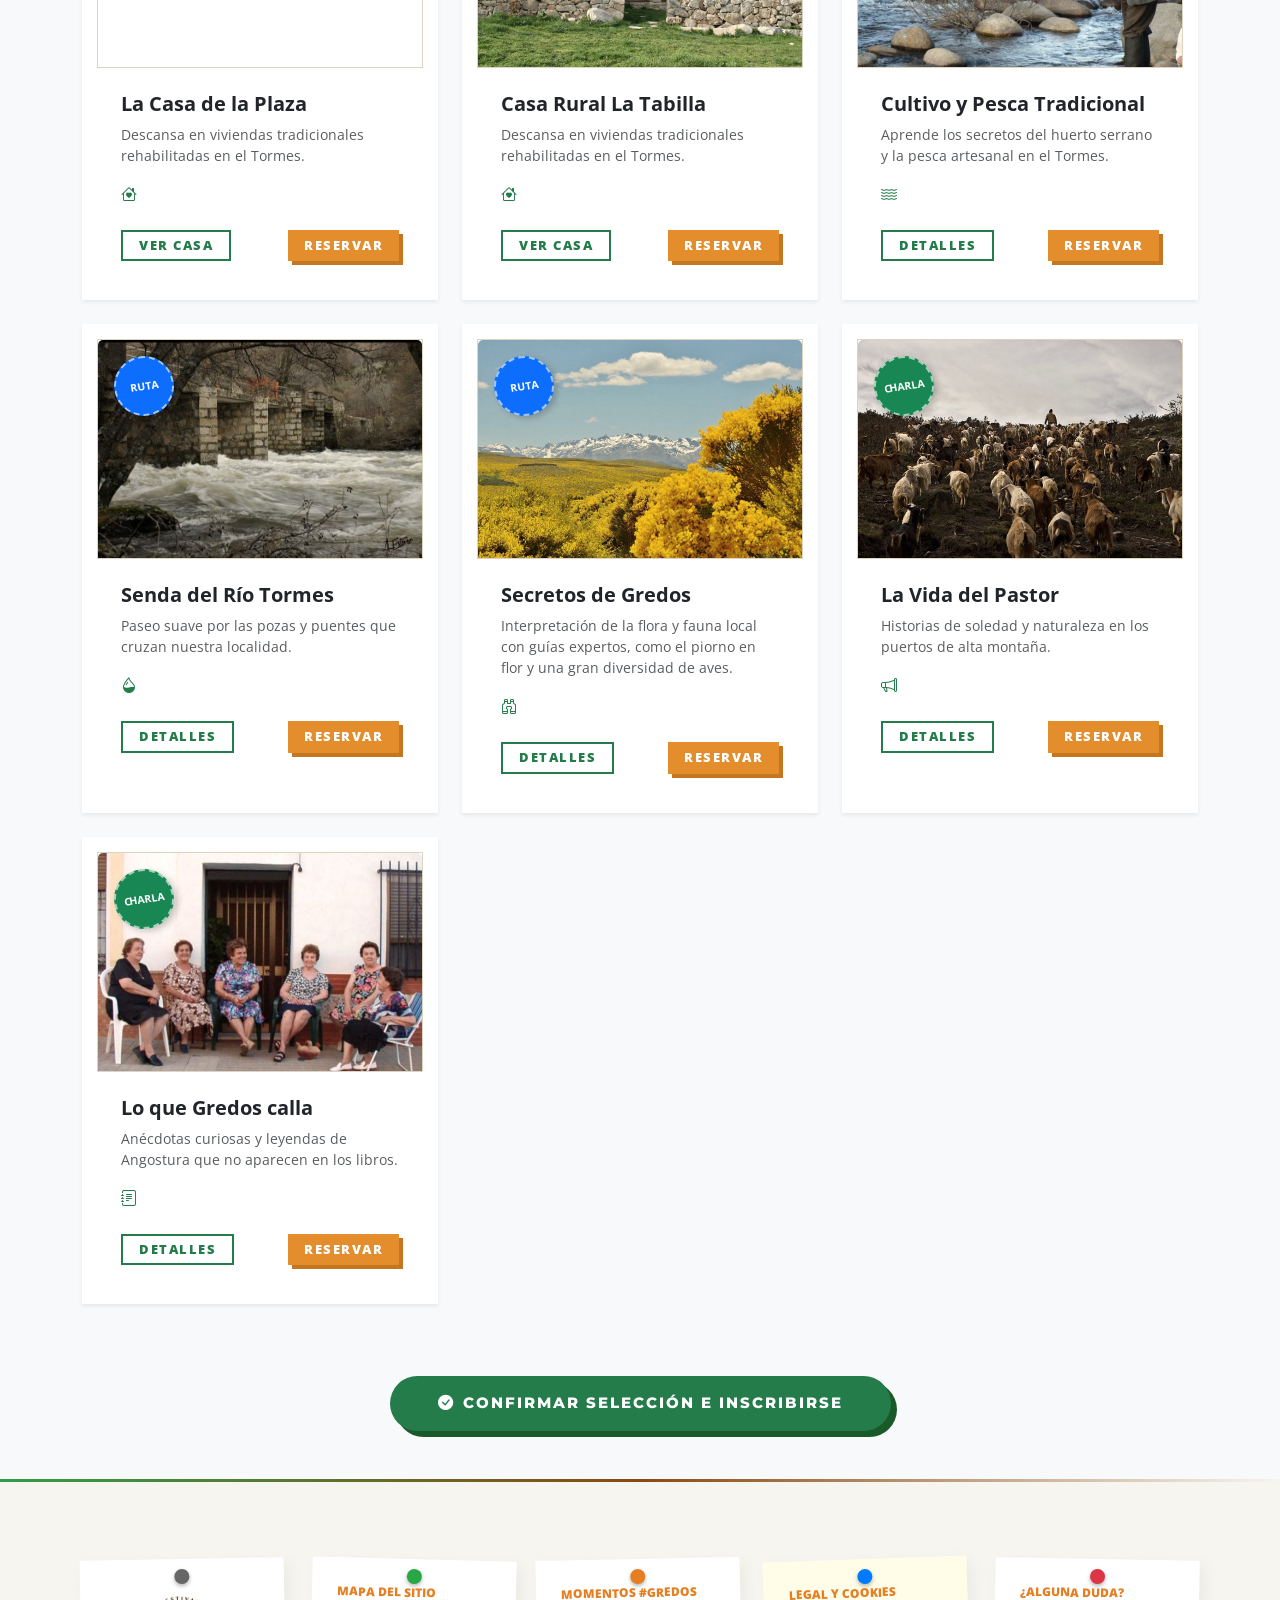
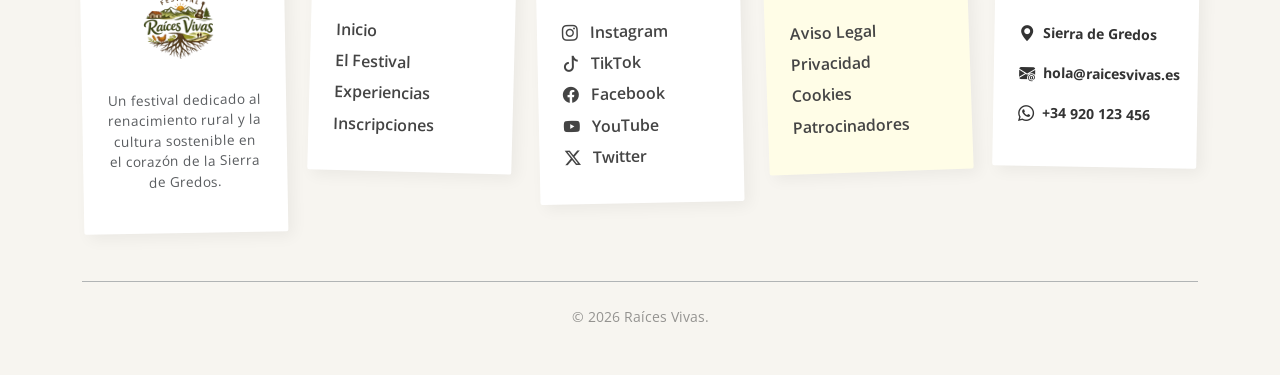
==== commit 89868e05: "Falta modificar el formulario y las experiencias" ====
--- a/experiencias.html
+++ b/experiencias.html
@@ -10,6 +10,8 @@
     <!--<script src="https://cdn.tailwindcss.com"></script>-->
     <link href="https://fonts.googleapis.com/css2?family=Montserrat:wght@700&family=Open+Sans:wght@400;600&display=swap" rel="stylesheet">
     <link rel="stylesheet" href="https://cdn.jsdelivr.net/npm/bootstrap-icons@1.11.3/font/bootstrap-icons.min.css">
+    <link href="https://unpkg.com/aos@2.3.1/dist/aos.css" rel="stylesheet">
+    <script src="https://unpkg.com/aos@2.3.1/dist/aos.js"></script>
 
 </head>
 
@@ -86,7 +88,7 @@
             <div class="row g-4" id="experience-grid">
                 <div class="col-lg-4 col-md-6 filter-item talleres" data-aos="zoom-in">
                     <div class="card h-100 border-0 shadow-sm card-experiencia">
-                        <div class="position-relative overflow-hidden">
+                        <div class="position-relative overflow-hidden experiencia-img-wrapper">
                             <img src="assets/img/cocina-tipica.jpg" class="card-img-top" alt="Cocina">
                             <span class="badge bg-naranja-rv position-absolute top-0 start-0 m-3">Taller</span>
                         </div>
@@ -106,7 +108,7 @@
 
                 <div class="col-lg-4 col-md-6 filter-item talleres" data-aos="zoom-in">
                     <div class="card h-100 border-0 shadow-sm card-experiencia">
-                        <div class="position-relative overflow-hidden">
+                        <div class="position-relative overflow-hidden experiencia-img-wrapper">
                             <img src="assets/img/mimbre.jpg" class="card-img-top" alt="Mimbre">
                             <span class="badge bg-naranja-rv position-absolute top-0 start-0 m-3">Taller</span>
                         </div>
@@ -126,7 +128,7 @@
 
                 <div class="col-lg-4 col-md-6 filter-item rutas" data-aos="zoom-in">
                     <div class="card h-100 border-0 shadow-sm card-experiencia">
-                        <div class="position-relative overflow-hidden">
+                        <div class="position-relative overflow-hidden experiencia-img-wrapper">
                             <img src="assets/img/laguna-grande.jpg" class="card-img-top" alt="Laguna">
                             <span class="badge bg-primary position-absolute top-0 start-0 m-3 text-white">Ruta</span>
                         </div>
@@ -134,7 +136,7 @@
                             <h5 class="card-title fw-bold">Laguna Grande de Gredos</h5>
                             <p class="card-text text-muted small">Ruta de alta montaña hasta el corazón del Circo de Gredos.</p>
                             <div class="d-flex gap-3 my-3 text-verde-rv">
-                                <i class="bi bi-mountain" data-bs-toggle="tooltip" title="Dificultad: Alta"></i>
+                                <i class="bi bi-browser-safari" data-bs-toggle="tooltip" title="Dificultad: Alta"></i>
                             </div>
                             <div class="d-grid gap-2 d-md-flex justify-content-md-between mt-4">
                                 <button class="btn btn-outline-verde-rv btn-sm px-3" data-bs-toggle="modal" data-bs-target="#modalLaguna">Detalles</button>
@@ -146,7 +148,7 @@
 
                 <div class="col-lg-4 col-md-6 filter-item rutas" data-aos="zoom-in">
                     <div class="card h-100 border-0 shadow-sm card-experiencia">
-                        <div class="position-relative overflow-hidden">
+                        <div class="position-relative overflow-hidden experiencia-img-wrapper">
                             <img src="assets/img/espesura.jpg" class="card-img-top" alt="Espesura">
                             <span class="badge bg-primary position-absolute top-0 start-0 m-3 text-white">Ruta</span>
                         </div>
@@ -166,8 +168,8 @@
 
                 <div class="col-lg-4 col-md-6 filter-item charlas" data-aos="zoom-in">
                     <div class="card h-100 border-0 shadow-sm card-experiencia">
-                        <div class="position-relative overflow-hidden">
-                            <img src="assets/img/abuelos.jpg" class="card-img-top" alt="Charla">
+                        <div class="position-relative overflow-hidden experiencia-img-wrapper">
+                            <img src="assets/img/abuelos.jpeg" class="card-img-top" alt="Charla">
                             <span class="badge bg-success position-absolute top-0 start-0 m-3">Charla</span>
                         </div>
                         <div class="card-body p-4">
@@ -186,26 +188,67 @@
 
                 <div class="col-lg-4 col-md-6 filter-item alojamiento" data-aos="zoom-in">
                     <div class="card h-100 border-0 shadow-sm card-experiencia">
-                        <div class="position-relative overflow-hidden">
+                        <div class="position-relative overflow-hidden experiencia-img-wrapper">
                             <img src="assets/img/casa-rural.jpg" class="card-img-top" alt="Alojamiento">
                             <span class="badge bg-info text-dark position-absolute top-0 start-0 m-3">Estancia</span>
                         </div>
                         <div class="card-body p-4">
-                            <h5 class="card-title fw-bold">Casas Rurales Angostura</h5>
+                            <h5 class="card-title fw-bold">La Casa de la Plaza</h5>
                             <p class="card-text text-muted small">Descansa en viviendas tradicionales rehabilitadas en el Tormes.</p>
                             <div class="d-flex gap-3 my-3 text-verde-rv">
-                                <i class="bi bi-house-heart" data-bs-toggle="tooltip" title="Disponibles en Angostura de Tormes, Navalperal y Aliseda"></i>
-                            </div>
-                            <div class="d-grid gap-2 d-md-flex justify-content-md-between mt-4">
-                                <button class="btn btn-outline-verde-rv btn-sm px-3" data-bs-toggle="modal" data-bs-target="#modalCasas">Ver casas</button>
-                                <button class="btn btn-naranja-rv btn-sm px-3">Reservar</button>
-                            </div>
-                        </div>
-                    </div>
-                </div>
+                                <i class="bi bi-house-heart" data-bs-toggle="tooltip" title="Disponible en Angostura de Tormes"></i>
+                            </div>
+                            <div class="d-grid gap-2 d-md-flex justify-content-md-between mt-4">
+                                <button class="btn btn-outline-verde-rv btn-sm px-3" data-bs-toggle="modal" data-bs-target="#modalCasaAngostura">Ver casa</button>
+                                <button class="btn btn-naranja-rv btn-sm px-3">Reservar</button>
+                            </div>
+                        </div>
+                    </div>
+                </div>
+
+                <div class="col-lg-4 col-md-6 filter-item alojamiento" data-aos="zoom-in">
+                    <div class="card h-100 border-0 shadow-sm card-experiencia">
+                        <div class="position-relative overflow-hidden experiencia-img-wrapper">
+                            <img src="assets/img/casa-rural.jpg" class="card-img-top" alt="Alojamiento">
+                            <span class="badge bg-info text-dark position-absolute top-0 start-0 m-3">Estancia</span>
+                        </div>
+                        <div class="card-body p-4">
+                            <h5 class="card-title fw-bold">La Casa de la Plaza</h5>
+                            <p class="card-text text-muted small">Descansa en viviendas tradicionales rehabilitadas en el Tormes.</p>
+                            <div class="d-flex gap-3 my-3 text-verde-rv">
+                                <i class="bi bi-house-heart" data-bs-toggle="tooltip" title="Disponible en Angostura de Tormes"></i>
+                            </div>
+                            <div class="d-grid gap-2 d-md-flex justify-content-md-between mt-4">
+                                <button class="btn btn-outline-verde-rv btn-sm px-3" data-bs-toggle="modal" data-bs-target="#modalCasaAliseda">Ver casa</button>
+                                <button class="btn btn-naranja-rv btn-sm px-3">Reservar</button>
+                            </div>
+                        </div>
+                    </div>
+                </div>
+
+                <div class="col-lg-4 col-md-6 filter-item alojamiento" data-aos="zoom-in">
+                    <div class="card h-100 border-0 shadow-sm card-experiencia">
+                        <div class="position-relative overflow-hidden experiencia-img-wrapper">
+                            <img src="assets/img/casa-navalperal.jpg" class="card-img-top" alt="Alojamiento">
+                            <span class="badge bg-info text-dark position-absolute top-0 start-0 m-3">Estancia</span>
+                        </div>
+                        <div class="card-body p-4">
+                            <h5 class="card-title fw-bold">Casa Rural La Tabilla</h5>
+                            <p class="card-text text-muted small">Descansa en viviendas tradicionales rehabilitadas en el Tormes.</p>
+                            <div class="d-flex gap-3 my-3 text-verde-rv">
+                                <i class="bi bi-house-heart" data-bs-toggle="tooltip" title="Disponible en Navalperal de Tormes"></i>
+                            </div>
+                            <div class="d-grid gap-2 d-md-flex justify-content-md-between mt-4">
+                                <button class="btn btn-outline-verde-rv btn-sm px-3" data-bs-toggle="modal" data-bs-target="#modalCasaNavalperal">Ver casa</button>
+                                <button class="btn btn-naranja-rv btn-sm px-3">Reservar</button>
+                            </div>
+                        </div>
+                    </div>
+                </div>
+
                 <div class="col-lg-4 col-md-6 filter-item talleres" data-aos="zoom-in">
                     <div class="card h-100 border-0 shadow-sm card-experiencia">
-                        <div class="position-relative overflow-hidden">
+                        <div class="position-relative overflow-hidden experiencia-img-wrapper">
                             <img src="assets/img/cultivo-pesca.jpg" class="card-img-top" alt="Pesca">
                             <span class="badge bg-naranja-rv position-absolute top-0 start-0 m-3">Taller</span>
                         </div>
@@ -225,7 +268,7 @@
 
                 <div class="col-lg-4 col-md-6 filter-item rutas" data-aos="zoom-in">
                     <div class="card h-100 border-0 shadow-sm card-experiencia">
-                        <div class="position-relative overflow-hidden">
+                        <div class="position-relative overflow-hidden experiencia-img-wrapper">
                             <img src="assets/img/ruta-rio.jpg" class="card-img-top" alt="Rio Tormes">
                             <span class="badge bg-primary position-absolute top-0 start-0 m-3 text-white">Ruta</span>
                         </div>
@@ -245,13 +288,13 @@
 
                 <div class="col-lg-4 col-md-6 filter-item rutas" data-aos="zoom-in">
                     <div class="card h-100 border-0 shadow-sm card-experiencia">
-                        <div class="position-relative overflow-hidden">
-                            <img src="assets/img/fauna.jpg" class="card-img-top" alt="Fauna">
+                        <div class="position-relative overflow-hidden experiencia-img-wrapper">
+                            <img src="assets/img/flora.jpg" class="card-img-top" alt="Flora">
                             <span class="badge bg-primary position-absolute top-0 start-0 m-3 text-white">Ruta</span>
                         </div>
                         <div class="card-body p-4">
                             <h5 class="card-title fw-bold">Secretos de Gredos</h5>
-                            <p class="card-text text-muted small">Interpretación de la flora y fauna local con guías expertos.</p>
+                            <p class="card-text text-muted small">Interpretación de la flora y fauna local con guías expertos, como el piorno en flor y una gran diversidad de aves.</p>
                             <div class="d-flex gap-3 my-3 text-verde-rv">
                                 <i class="bi bi-binoculars" data-bs-toggle="tooltip" title="Incluye préstamo de prismáticos"></i>
                             </div>
@@ -265,7 +308,7 @@
 
                 <div class="col-lg-4 col-md-6 filter-item charlas" data-aos="zoom-in">
                     <div class="card h-100 border-0 shadow-sm card-experiencia">
-                        <div class="position-relative overflow-hidden">
+                        <div class="position-relative overflow-hidden experiencia-img-wrapper">
                             <img src="assets/img/pastores.jpg" class="card-img-top" alt="Pastores">
                             <span class="badge bg-success position-absolute top-0 start-0 m-3">Charla</span>
                         </div>
@@ -285,7 +328,7 @@
 
                 <div class="col-lg-4 col-md-6 filter-item charlas" data-aos="zoom-in">
                     <div class="card h-100 border-0 shadow-sm card-experiencia">
-                        <div class="position-relative overflow-hidden">
+                        <div class="position-relative overflow-hidden experiencia-img-wrapper">
                             <img src="assets/img/anecdotas.jpg" class="card-img-top" alt="Anécdotas">
                             <span class="badge bg-success position-absolute top-0 start-0 m-3">Charla</span>
                         </div>
@@ -304,11 +347,9 @@
                 </div>
             </div>
             <div class="text-center mt-5 pt-4">
-                <form action="inscripcion.html" method="POST">
-                    <button type="submit" class="btn btn-verde-rv btn-lg shadow rounded-pill px-5 py-3">
-                        <i class="bi bi-check-circle-fill me-2"></i>Confirmar Selección e Inscribirse
-                    </button>
-                </form>
+                <a href="inscripcion.html" class="btn btn-verde-rv btn-lg rounded-pill px-5 py-3">
+                    <i class="bi bi-check-circle-fill me-2"></i>Confirmar Selección e Inscribirse
+                </a>
             </div>
         </div>
 
@@ -319,9 +360,9 @@
                         <button type="button" class="btn-close" data-bs-dismiss="modal" aria-label="Close"></button>
                     </div>
                     <div class="modal-body p-4 pt-0 text-center">
-                        <img src="assets/img/cocina-grande.jpg" class="img-fluid rounded-4 mb-3 shadow-sm" alt="Detalle Cocina">
+                        <img src="assets/img/postre.jpg" class="img-fluid rounded-4 mb-3 shadow-sm" alt="Postre típico">
                         <h2 class="fw-bold text-verde-rv">Taller de Cocina Tradicional</h2>
-                        <p class="text-muted text-start">Aprenderemos a elaborar las famosas **patatas machaconas** con pimentón de la Vera y el **hornazo** relleno de embutido local. Una experiencia para chuparse los dedos en una cocina de piedra original y con productos de la zona.</p>
+                        <p class="text-muted text-start">Aprenderemos a elaborar las famosas patatas machaconas con pimentón de la Vera y los huesillos, un postre típico en la zona. Una experiencia para chuparse los dedos en una cocina de piedra original y con productos de la zona.</p>
                     </div>
                     <div class="modal-footer border-0 justify-content-center pb-4">
                         <button type="button" class="btn btn-naranja-rv rounded-pill px-5">Reservar ahora</button>
@@ -402,7 +443,7 @@
             </div>
         </div>
 
-        <div class="modal fade" id="modalCasas" tabindex="-1" aria-hidden="true">
+        <div class="modal fade" id="modalCasaAngostura" tabindex="-1" aria-hidden="true">
             <div class="modal-dialog modal-lg modal-dialog-centered">
                 <div class="modal-content border-0 rounded-4 shadow">
                     <div class="modal-header border-0 pb-0">
@@ -411,7 +452,7 @@
                     <div class="modal-body p-4 pt-0 text-center">
                         <img src="assets/img/casas-grande.jpg" class="img-fluid rounded-4 mb-3 shadow-sm" alt="Detalle Casas">
                         <h2 class="fw-bold text-verde-rv">Red de Casas Rurales</h2>
-                        <p class="text-muted text-start">Desde pajares reformados en **Navalperal** hasta casonas de piedra en **La Aliseda** y **Angostura**. Todos nuestros alojamientos mantienen la arquitectura tradicional de Gredos con el máximo confort moderno y unas espectaculares vistas al entorno.</p>
+                        <p class="text-muted text-start">Desde pajares reformados en Navalperal hasta casonas de piedra en La Aliseda y Angostura. Todos nuestros alojamientos mantienen la arquitectura tradicional de Gredos con el máximo confort moderno y unas espectaculares vistas al entorno.</p>
                     </div>
                     <div class="modal-footer border-0 justify-content-center pb-4">
                         <button type="button" class="btn btn-naranja-rv rounded-pill px-5">Ver disponibilidad</button>
@@ -419,6 +460,43 @@
                 </div>
             </div>
         </div>
+
+        <div class="modal fade" id="modalCasaAliseda" tabindex="-1" aria-hidden="true">
+            <div class="modal-dialog modal-lg modal-dialog-centered">
+                <div class="modal-content border-0 rounded-4 shadow">
+                    <div class="modal-header border-0 pb-0">
+                        <button type="button" class="btn-close" data-bs-dismiss="modal" aria-label="Close"></button>
+                    </div>
+                    <div class="modal-body p-4 pt-0 text-center">
+                        <img src="assets/img/casas-grande.jpg" class="img-fluid rounded-4 mb-3 shadow-sm" alt="Detalle Casas">
+                        <h2 class="fw-bold text-verde-rv">Red de Casas Rurales</h2>
+                        <p class="text-muted text-start">Desde pajares reformados en Navalperal hasta casonas de piedra en La Aliseda y Angostura. Todos nuestros alojamientos mantienen la arquitectura tradicional de Gredos con el máximo confort moderno y unas espectaculares vistas al entorno.</p>
+                    </div>
+                    <div class="modal-footer border-0 justify-content-center pb-4">
+                        <button type="button" class="btn btn-naranja-rv rounded-pill px-5">Ver disponibilidad</button>
+                    </div>
+                </div>
+            </div>
+        </div>
+
+        <div class="modal fade" id="modalCasaNavalperal" tabindex="-1" aria-hidden="true">
+            <div class="modal-dialog modal-lg modal-dialog-centered">
+                <div class="modal-content border-0 rounded-4 shadow">
+                    <div class="modal-header border-0 pb-0">
+                        <button type="button" class="btn-close" data-bs-dismiss="modal" aria-label="Close"></button>
+                    </div>
+                    <div class="modal-body p-4 pt-0 text-center">
+                        <img src="assets/img/casas-grande.jpg" class="img-fluid rounded-4 mb-3 shadow-sm" alt="Detalle Casas">
+                        <h2 class="fw-bold text-verde-rv">Red de Casas Rurales</h2>
+                        <p class="text-muted text-start">Desde pajares reformados en Navalperal hasta casonas de piedra en La Aliseda y Angostura. Todos nuestros alojamientos mantienen la arquitectura tradicional de Gredos con el máximo confort moderno y unas espectaculares vistas al entorno.</p>
+                    </div>
+                    <div class="modal-footer border-0 justify-content-center pb-4">
+                        <button type="button" class="btn btn-naranja-rv rounded-pill px-5">Ver disponibilidad</button>
+                    </div>
+                </div>
+            </div>
+        </div>
+
         <div class="modal fade" id="modalPesca" tabindex="-1" aria-hidden="true">
             <div class="modal-dialog modal-lg modal-dialog-centered">
                 <div class="modal-content border-0 rounded-4 shadow">
@@ -454,7 +532,7 @@
                     <div class="modal-body p-4 pt-0 text-center">
                         <img src="assets/img/fauna-grande.jpg" class="img-fluid rounded-4 mb-3" alt="...">
                         <h2 class="fw-bold text-verde-rv">Fauna y Vegetación</h2>
-                        <p class="text-muted text-start">Gredos es un paraíso biológico. En esta ruta aprenderás a identificar especies endémicas, desde la cabra montesa hasta el águila real, además de conocer el uso medicinal que los lugareños daban a las plantas de la zona.</p>
+                        <p class="text-muted text-start">Gredos es un paraíso biológico. En esta ruta aprenderás a identificar especies endémicas, desde la cabra montesa hasta el águila real o incluso el quebrantahuesos, además de conocer el uso medicinal que los lugareños daban a las plantas de la zona.</p>
                     </div>
                     <div class="modal-footer border-0 justify-content-center pb-4"><button class="btn btn-naranja-rv rounded-pill px-5">Reservar ahora</button></div>
                 </div>
@@ -480,7 +558,7 @@
                 <div class="modal-content border-0 rounded-4 shadow">
                     <div class="modal-header border-0 pb-0"><button type="button" class="btn-close" data-bs-dismiss="modal"></button></div>
                     <div class="modal-body p-4 pt-0 text-center">
-                        <img src="assets/img/anecdotas-grande.jpg" class="img-fluid rounded-4 mb-3" alt="...">
+                        <img src="assets/img/anecdots-a-grande.jpg" class="img-fluid rounded-4 mb-3" alt="...">
                         <h2 class="fw-bold text-verde-rv">Anécdotas y Leyendas</h2>
                         <p class="text-muted text-start">¿Sabías por qué ciertos rincones del pueblo tienen nombres extraños? En esta sesión descubriremos las historias más divertidas, misteriosas y sorprendentes que han pasado de boca en boca durante siglos en Angostura.</p>
                     </div>
@@ -490,72 +568,85 @@
         </div>
     </main>
 
-    <footer class="footer-rv">
+    <footer class="footer-tablon py-5">
         <div class="container">
-            <div class="row gy-4">
-                <div class="col-lg-4 col-md-6">
-                    <div class="footer-brand mb-3">
-                        <h5 class="text-uppercase fw-bold text-naranja-rv mb-3">Raíces Vivas</h5>
-                        <p class="small opacity-75">
+            <div class="row row-cols-1 row-cols-md-3 row-cols-lg-5 g-4 justify-content-center align-items-start tablon-wrapper">
+                
+                <div class="col" data-aos="fade-up">
+                    <div class="nota-papel nota-marca text-center">
+                        <div class="chincheta"></div>
+                        <img src="assets/img/logo.png" alt="Festival Raíces Vivas" class="footer-logo mb-3">
+                        <p class="small text-muted manifiesto">
                             Un festival dedicado al renacimiento rural y la cultura sostenible en el corazón de la Sierra de Gredos.
                         </p>
                     </div>
-                    <div class="social-icons-wrapper">
-                        <a href="https://www.instagram.com/" class="social-link"><i class="bi bi-instagram"></i></a>
-                        <a href="https://www.facebook.com/" class="social-link"><i class="bi bi-facebook"></i></a>
-                        <a href="https://x.com/?lang=es" class="social-link"><i class="bi bi-twitter-x"></i></a>
-                        <a href="https://www.youtube.com/" class="social-link"><i class="bi bi-youtube"></i></a>
-                    </div>
-                </div>
-
-                <div class="col-lg-2 col-md-6">
-                    <h6 class="fw-bold mb-4">Explora</h6>
-                    <ul class="list-unstyled footer-links">
-                        <li><a href="index.html#exploralasierra">La Sierra</a></li>
-                        <li><a href="festival.html">El Festival</a></li>
-                        <li><a href="experiencias.html">Experiencias</a></li>
-                        <li><a href="inscripcion.html">Inscripciones</a></li>
-                    </ul>
-                </div>
-
-                <div class="col-lg-2 col-md-6">
-                    <h6 class="fw-bold mb-4">Legal</h6>
-                    <ul class="list-unstyled footer-links">
-                        <li><a href="#">Aviso Legal</a></li>
-                        <li><a href="#">Privacidad</a></li>
-                        <li><a href="#">Cookies</a></li>
-                        <li><a href="https://zapardieldelaribera.com/" target="_blank">Patrocinadores</a></li>
-                    </ul>
-                </div>
-
-                <div class="col-lg-4 col-md-6">
-                    <h6 class="fw-bold mb-4">Contacto</h6>
-                    <div class="contact-info">
-                        <p class="d-flex align-items-center mb-3">
-                            <i class="bi bi-geo-alt-fill text-naranja-rv me-3"></i> 
-                            Sierra de Gredos, Ávila
-                        </p>
-                        <p class="d-flex align-items-center mb-3">
-                            <i class="bi bi-envelope-paper-fill text-naranja-rv me-3"></i> 
-                            hola@raicesvivas.es
-                        </p>
-                        <p class="d-flex align-items-center">
-                            <i class="bi bi-telephone-fill text-naranja-rv me-3"></i> 
-                            +34 920 123 456
-                        </p>
-                    </div>
-                </div>
-            </div>
-
-            <div class="footer-bottom mt-5 pt-4 border-top border-secondary">
-                <div class="row align-items-center">
-                    <div class="col-md-6 text-center text-md-start">
-                        <p class="small mb-0 opacity-50">&copy; 2026 Festival Raíces Vivas.</p>
-                    </div>
-                    <div class="col-md-6 text-center text-md-end">
-                        <p class="small mb-0 opacity-50">Diseñado con <i class="bi bi-heart-fill text-danger"></i> para el mundo rural.</p>
-                    </div>
-                </div>
+                </div>
+
+                <div class="col" data-aos="fade-up" data-aos-delay="100">
+                    <div class="nota-papel nota-1">
+                        <div class="chincheta verde"></div>
+                        <span class="nota-categoria text-uppercase">Mapa del sitio</span>
+                        <nav class="nav-vertical">
+                            <a href="index.html">Inicio</a>
+                            <a href="festival.html">El Festival</a>
+                            <a href="experiencias.html">Experiencias</a>
+                            <a href="inscripcion.html">Inscripciones</a>
+                        </nav>
+                    </div>
+                </div>
+
+                <div class="col" data-aos="fade-up" data-aos-delay="150">
+                    <div class="nota-papel nota-social">
+                        <div class="chincheta naranja"></div>
+                        <span class="nota-categoria text-uppercase">Momentos #Gredos</span>
+                        <nav class="nav-vertical">
+                            <a href="https://www.instagram.com/"><i class="bi bi-instagram me-2"></i> Instagram</a>
+                            <a href="https://www.tiktok.com/"><i class="bi bi-tiktok me-2"></i> TikTok</a>
+                            <a href="https://www.facebook.com/"><i class="bi bi-facebook me-2"></i> Facebook</a>
+                            <a href="https://www.youtube.com/"><i class="bi bi-youtube me-2"></i> YouTube</a>
+                            <a href="https://x.com/?lang=es"><i class="bi bi-twitter-x me-2"></i> Twitter</a>
+                        </nav>
+                    </div>
+                </div>
+
+                <div class="col" data-aos="fade-up" data-aos-delay="200">
+                    <div class="nota-papel nota-legal">
+                        <div class="chincheta azul"></div>
+                        <span class="nota-categoria text-uppercase">Legal y Cookies</span>
+                        <nav class="nav-vertical nav-legal">
+                            <a href="#">Aviso Legal</a>
+                            <a href="#">Privacidad</a>
+                            <a href="#">Cookies</a>
+                            <a href="https://zapardieldelaribera.com/">Patrocinadores</a>
+                        </nav>
+                    </div>
+                </div>
+
+                <div class="col" data-aos="fade-up" data-aos-delay="300">
+                    <div class="nota-papel nota-contacto">
+                        <div class="chincheta roja"></div>
+                        <span class="nota-categoria text-uppercase">¿Alguna duda?</span>
+                        <div class="contacto-info-mejorado">
+                            <p class="d-flex align-items-center mb-3 hover-naranja">
+                                <i class="bi bi-geo-alt-fill text-naranja-rv me-2"></i>
+                                <a href="https://maps.app.goo.gl/kdsCFnjYF3v8SdeM9" class="small fw-bold text-decoration-none text-reset">Sierra de Gredos</a>
+                            </p>
+                            <p class="d-flex align-items-center mb-3 hover-naranja">
+                                <i class="bi bi-envelope-at-fill text-naranja-rv me-2"></i>
+                                <a href="mailto:hola@raicesvivas.es" class="small fw-bold text-decoration-none text-reset">hola@raicesvivas.es</a>
+                            </p>
+                            <p class="d-flex align-items-center hover-naranja">
+                                <i class="bi bi-whatsapp text-naranja-rv me-2"></i>
+                                <a href="https://wa.me/34920123456" class="small fw-bold text-decoration-none text-reset">+34 920 123 456</a>
+                            </p>
+                        </div>
+                    </div>
+                </div>
+
+            </div>
+
+            <div class="footer-final-bar text-center mt-5 pt-4 border-top border-secondary opacity-50">
+                <p class="small mb-0">&copy 2026 Raíces Vivas.</p>
             </div>
         </div>
     </footer>
--- a/assets/style.css
+++ b/assets/style.css
@@ -58,9 +58,9 @@
     transition: color 0.3s ease;
 }
 
-/* --- LA FLECHA NARANJA (Ahora como Background) --- */
+/* --- LA FLECHA NARANJA---*/
 .navbar .dropdown-toggle {
-    padding-right: 20px !important; /* Espacio para la flecha */
+    padding-right: 20px !important;
     background-image: url("data:image/svg+xml,%3Csvg xmlns='http://www.w3.org/2000/svg' viewBox='0 0 24 24' fill='%23E38D2D'%3E%3Cpath d='M7 10l5 5 5-5z'/%3E%3C/svg%3E") !important;
     background-repeat: no-repeat !important;
     background-position: right center !important;
@@ -73,7 +73,6 @@
 }
 
 /* --- LA LÍNEA NARANJA ANIMADA --- */
-/* Creamos la línea para TODOS los links, incluidos dropdowns */
 .navbar .nav-link::before {
     content: '';
     position: absolute;
@@ -109,7 +108,6 @@
 
 @media (min-width: 992px) {
     .rv-brand-text { font-size: 1.55rem; }
-    .navbar .btn { margin-left: 1.5rem; }
 }
 
 /* 3. COMPONENTES REUTILIZABLES (Botones, Títulos)*/
@@ -145,8 +143,6 @@
     margin: 0.9rem auto 0;
     border-radius: 999px;
 }
-
-/* 4. SECCIONES ESPECÍFICAS*/
 
 /* Hero Section */
 .hero-section {
@@ -179,10 +175,7 @@
     z-index: 2;
 }
 
-/* --- ESTILOS SECCIÓN EXPLORA LA SIERRA --- */
-
-
-/* Efecto para el botón "¿Cómo llegar?" */
+/* Efecto para el botón "Cómo llegar" */
 .btn-outline-dark {
     border-color: var(--verde-rv);
     color: var(--verde-rv);
@@ -198,8 +191,8 @@
 
 /* Estilo del Spinner y disponibilidad */
 .border.rounded-xl {
-    background-color: rgba(45, 90, 39, 0.05); /* Fondo verde muy clarito */
-    border: 1px dashed var(--verde-rv) !important; /* Borde discontinuo para que parezca dinámico */
+    background-color: rgba(45, 90, 39, 0.05);
+    border: 1px dashed var(--verde-rv) !important;
 }
 
 /* Cifras / Estadísticas */
@@ -238,90 +231,119 @@
     color: #555;
 }
 
-/* FAQ */
-#faq {
-    background-color: #f5f5f0;
-}
-
-/* 5. FOOTER*/
-.footer-rv {
-    background-color: var(--verde-rv);
-    color: white;
-    padding: 5rem 0 2rem;
+/* --- FOOTER --- */
+.footer-tablon {
+    background-color: #f7f5f0; 
     position: relative;
     overflow: hidden;
-}
-
-/* Detalle visual: un ligero degradado superior para dar profundidad */
-.footer-rv::before {
-    content: '';
+    padding-top: 80px !important;
+}
+
+.footer-tablon::before {
+    content: "";
     position: absolute;
     top: 0;
     left: 0;
-    width: 100%;
-    height: 4px;
-    background: linear-gradient(90deg, var(--naranja-rv), transparent);
-}
-
-.text-naranja-rv {
-    color: var(--naranja-rv) !important;
-}
-
-/* Enlaces con animación de desplazamiento */
-.footer-links li {
-    margin-bottom: 0.8rem;
-}
-
-.footer-links a {
-    color: rgba(255, 255, 255, 0.7);
+    right: 0;
+    height: 3px;   
+    background: linear-gradient(to right, 
+                #319c48 0%,
+                #894a12 50%,
+                #f7f5f0 100%);
+}
+
+.nota-papel {
+    background: #ffffff;
+    padding: 25px;
+    height: 100%;
+    box-shadow: 5px 5px 15px rgba(0,0,0,0.05);
+    position: relative;
+    border-radius: 2px;
+    transition: transform 0.3s ease;
+}
+
+.nota-marca { transform: rotate(-1deg); }
+.nota-1     { transform: rotate(1.5deg); }
+.nota-social { transform: rotate(-1.2deg); }
+.nota-legal  { transform: rotate(-2deg); background-color: #fffde7 !important; } 
+.nota-contacto { transform: rotate(1deg); }
+
+.nota-papel:hover {
+    transform: translateY(-5px) rotate(0deg) !important;
+}
+
+.chincheta {
+    width: 15px; height: 15px;
+    border-radius: 50%;
+    position: absolute;
+    top: 10px; left: 50%;
+    transform: translateX(-50%);
+    background: #666;
+    box-shadow: 0 2px 4px rgba(0,0,0,0.3);
+}
+.chincheta.verde { background-color: #28a745; }
+.chincheta.naranja { background-color: #e67e22; }
+.chincheta.azul { background-color: #007bff; }
+.chincheta.roja { background-color: #dc3545; }
+
+.nota-categoria {
+    display: block;
+    font-size: 0.75rem;
+    font-weight: 800;
+    color: #e67e22;
+    margin-bottom: 20px;
+    text-transform: uppercase;
+}
+
+.nav-vertical a {
+    display: table;
+    color: #444;
     text-decoration: none;
-    transition: all 0.3s ease;
-    display: inline-block;
-}
-
-.footer-links a:hover {
-    color: var(--naranja-rv);
-    transform: translateX(8px);
-}
-
-/* Iconos sociales circulares y modernos */
-.social-icons-wrapper {
-    display: flex;
-    gap: 12px;
-    margin-top: 1.5rem;
-}
-
-.social-link {
-    width: 40px;
-    height: 40px;
-    background: rgba(255, 255, 255, 0.1);
-    display: flex;
-    align-items: center;
-    justify-content: center;
-    border-radius: 50%;
-    color: white;
+    font-weight: 600;
+    margin-bottom: 10px;
+    font-size: 1rem;
+    transition: color 0.3s ease;
+    border-bottom: 2px solid transparent;
+    line-height: 1.2;
+}
+
+.nav-vertical a:hover {
+    color: #30a449;
+    border-bottom: 2px solid #30a449;
+    padding-bottom: 2px;
+}
+
+.contacto-info-mejorado a {
+    display: table;
     text-decoration: none;
-    transition: all 0.3s ease;
-}
-
-.social-link:hover {
-    background: var(--naranja-rv);
-    color: white;
-    transform: translateY(-5px);
-    box-shadow: 0 5px 15px rgba(227, 141, 45, 0.4);
-}
-
-.contact-info i {
-    font-size: 1.2rem;
-}
-
-/* Línea divisoria suave */
-.border-secondary {
-    border-color: rgba(255, 255, 255, 0.1) !important;
+    border-bottom: 2px solid transparent;
+    transition: all 0.3s ease;
+}
+
+.contacto-info-mejorado a:hover {
+    color: #e67e22 !important;
+    border-bottom: 2px solid #e67e22;
+}
+
+.footer-logo {
+    max-height: 90px;
+    width: auto;
+    margin-bottom: 15px;
+}
+
+.manifiesto {
+    font-size: 0.85rem;
+}
+
+@media (max-width: 991px) {
+    .nota-papel {
+        transform: rotate(0deg) !important;
+        margin-bottom: 15px;
+    }
 }
 
 /* ==========================================================================
-   4. SECCIÓN ESPECÍFICA: FESTIVAL (ANGOSTURA STYLE)
+   4. SECCIÓN ESPECÍFICA: FESTIVAL
    ========================================================================== */
 
 /* Decoración de la imagen de Historia */
@@ -430,12 +452,11 @@
     object-fit: cover;
 }
 
-/* Efecto de desvanecimiento suave (Fade) en lugar de deslizamiento */
 .carousel-fade .carousel-item {
     transition-duration: 0.8s;
 }
 
-/* Cards de Objetivos Premium */
+/* Cards de Objetivos */
 .card-premium {
     background: white;
     padding: 3rem 2rem;
@@ -510,137 +531,223 @@
     transform: scale(1.1);
 }
 
-/* ==========================================================================
-   5. SECCIÓN ESPECÍFICA: EXPERIENCIAS (experiencias.html)
-   ========================================================================== */
-
-/* 1. MANTÉN TU ESTILO DE BOTÓN */
+/* =======================================
+   5. SECCIÓN ESPECÍFICA: EXPERIENCIAS
+   =======================================*/
+
+/* 1. FILTROS */
 .btn-filter {
-    color: var(--verde-rv);
-    font-weight: 600;
-    border: 2px solid transparent;
-    transition: all 0.3s ease;
-}
-
-.btn-filter:hover, .btn-filter.active {
+    background-color: #f7f3e9;
+    color: var(--verde-rv);
+    font-weight: 700;
+    border: 1px solid transparent;
+    transition: all 0.3s ease-in-out;
+    text-transform: uppercase;
+    font-size: 0.75rem;
+    letter-spacing: 1.5px;
+    border-radius: 50px;
+    padding: 10px 25px;
+}
+
+.btn-filter:hover, 
+.btn-filter.active {
+    transform: translateY(-2px);
+    background-color: #e5dfd3;
+    color: var(--verde-rv);
+}
+
+.btn-filter.active {
     background-color: var(--verde-rv) !important;
     color: white !important;
-}
-
-/* 2. CAMBIA ESTO PARA QUE HAGAN "WRAP" (Salto de línea) */
-.contenedor-filtros {
-    display: flex;
-    flex-wrap: wrap;
-    justify-content: center;
-    gap: 10px;
-    max-width: 100%;
-}
-
-/* Badge personalizado para las categorías */
-.bg-naranja-rv { background-color: var(--naranja-rv); color: white; }
-
-/* Cards de Experiencias: Evolución de tus cards de pueblos */
+    box-shadow: 4px 4px 0px rgba(48, 164, 73, 0.2);
+}
+
+/* 2. CARDS */
 .card-experiencia {
-    transition: all 0.4s cubic-bezier(0.175, 0.885, 0.32, 1.275);
-    border: 1px solid rgba(0,0,0,0.05) !important;
     background-color: white;
-    border-radius: 1.25rem !important; /*rounded-2xl que tenías */
+    border: none;
+    border-radius: 0; 
+    padding: 15px;
+    transition: all 0.4s cubic-bezier(0.165, 0.84, 0.44, 1);
+    box-shadow: 10px 10px 0px rgba(0,0,0,0.03);
+    height: 100%;
 }
 
 .card-experiencia:hover {
-    transform: translateY(-10px);
-    box-shadow: 0 20px 40px rgba(0,0,0,0.1) !important;
+    transform: rotate(1.5deg) translateY(-8px);
+    box-shadow: 20px 20px 30px rgba(0,0,0,0.06);
+}
+
+.card-experiencia .position-relative {
+    overflow: hidden;
+    height: 220px;
+    border: 1px solid #dcd3c1;
 }
 
 .card-experiencia .card-img-top {
-    height: 220px;
+    height: 100%;
     object-fit: cover;
-    transition: transform 0.6s ease;
+    transition: transform 0.8s ease;
+    filter: sepia(15%);
 }
 
 .card-experiencia:hover .card-img-top {
     transform: scale(1.1);
 }
 
-/* Tooltips e Iconos */
-.card-experiencia i {
-    font-size: 1.25rem;
-    cursor: pointer;
-    transition: color 0.3s;
-}
-
-.card-experiencia i:hover {
-    color: var(--naranja-rv);
-}
-
-/* Botones dentro de las cards */
+/* 3. BADGES (Sellos) */
+.card-experiencia .badge {
+    position: absolute;
+    bottom: 10px;
+    right: 10px;
+    border-radius: 50% !important;
+    width: 60px;
+    height: 60px;
+    display: flex;
+    align-items: center;
+    justify-content: center;
+    font-size: 0.65rem;
+    text-transform: uppercase;
+    transform: rotate(-10deg);
+    border: 2px dashed rgba(255,255,255,0.6);
+    box-shadow: 3px 3px 6px rgba(0,0,0,0.2);
+    white-space: normal; /* Para que el texto largo salte de línea en el círculo */
+}
+
+/* 4. BOTONES */
 .btn-outline-verde-rv {
     border: 2px solid var(--verde-rv);
     color: var(--verde-rv);
-    font-weight: 600;
-    border-radius: 50px;
+    font-weight: 800;
+    border-radius: 0; 
+    text-transform: uppercase;
+    letter-spacing: 1.5px;
+    font-size: 0.8rem;
+    transition: all 0.3s ease;
 }
 
 .btn-outline-verde-rv:hover {
     background-color: var(--verde-rv);
-    color: white;
+    color: white !important;
+    transform: translateY(-2px);
 }
 
 .btn-naranja-rv {
     background-color: var(--naranja-rv);
     color: white;
-    border-radius: 50px;
-    font-weight: 600;
+    border-radius: 0;
+    font-weight: 800;
+    border: none;
+    text-transform: uppercase;
+    letter-spacing: 1.5px;
+    font-size: 0.8rem;
+    box-shadow: 4px 4px 0px #c47621;
+    transition: all 0.3s ease;
 }
 
 .btn-naranja-rv:hover {
-    background-color: #c47621;
-    color: white;
-}
-
-/* Estilo del Modal */
-.modal-content {
-    background-color: var(--crema-rv);
-}
-
-.modal .btn-close {
-    background-color: white;
-    padding: 1rem;
-    border-radius: 50%;
+    filter: brightness(1.1);
+    background-color: #d35400;
+    transform: scale(1.03);
+    box-shadow: 0 10px 25px rgba(230, 126, 34, 0.5);
+}
+
+.btn-verde-rv {
+    background-color: var(--verde-rv);
+    color: white;
+    font-family: 'Montserrat', sans-serif;
+    font-weight: 800;
+    font-size: 0.95rem;
+    letter-spacing: 2px;
+    text-transform: uppercase;
+    text-decoration: none;
+    border: none;
+    box-shadow: 6px 6px 0px #1a5928;
+    transition: all 0.3s ease;
+}
+
+.btn-verde-rv:hover {
+    background-color: #1a5928;
+    color: white;
+    transform: translateY(-4px);
+    box-shadow: 8px 10px 0px #0f3317;
+}
+
+/* ===================================
+   6. SECCIÓN ESPECÍFICA: INSCRIPCION
+   ===================================*/
+.seccion-inscripcion {
+    background-color: #f1f0ea;
+}
+
+.registro-limpio {
+    border-radius: 15px !important;
+}
+
+.bg-kraft {
+    background-color: #fdfaf5;
+}
+
+/* --- ESTILO DE INPUTS CON ICONO --- */
+.icon-input {
+    background-color: #ffffff !important;
+    border: 1px solid #dcd3c1 !important;
+    border-right: none !important;
+    border-radius: 8px 0 0 8px !important;
+    color: #888;
+    padding: 12px 15px;
+    transition: all 0.3s ease;
+}
+
+.custom-input {
+    background-color: #ffffff !important;
+    border: 1px solid #dcd3c1 !important;
+    border-radius: 0 8px 8px 0 !important;
+    padding: 12px 15px;
+    transition: all 0.3s ease;
+}
+
+/* Hover/Focus junto: El bloque entero se ilumina */
+.input-group:focus-within .icon-input {
+    border-color: var(--verde-rv) !important;
+    color: var(--verde-rv);
+}
+.input-group:focus-within .custom-input {
+    border-color: var(--verde-rv) !important;
+    box-shadow: 4px 4px 12px rgba(48, 164, 73, 0.08) !important;
+    transform: translateY(-2px);
+}
+
+/* --- LATERAL CURIOSIDADES --- */
+.lateral-curiosidades {
+    background: linear-gradient(135deg, var(--verde-rv), #1a5928);
+}
+
+.bg-naranja-rv {
+    background-color: #e67e22 !important;
+    font-size: 0.7rem;
+    text-transform: uppercase;
+    letter-spacing: 1.5px;
+}
+
+.curiosidad {
+    border-left: 2px dashed rgba(255, 255, 255, 0.342);
+    padding-left: 20px;
+}
+
+.fade-element {
+    transition: opacity 0.5s ease, transform 0.5s ease;
     opacity: 1;
-}
-
-
-
-/* Estilos para el formulario de inscripción */
-.form-control:focus, .form-select:focus {
-    background-color: #fff !important;
-    box-shadow: 0 8px 20px rgba(0,0,0,0.05);
-    border: 1px solid var(--verde-rv) !important;
-    outline: none;
-}
-
-/* Redondear un poco más los campos */
-.form-control, .form-select {
-    border-radius: 10px;
-}
-
-/* Estilo para los badges redondos */
-.badge.rounded-circle {
-    width: 28px;
-    height: 28px;
-    display: inline-flex;
-    align-items: center;
-    justify-content: center;
-    padding: 0;
-    font-size: 0.9rem;
-}
-
-/* Transición suave al pasar por la tarjeta */
-.card {
-    transition: transform 0.3s ease;
-}
-
-.card:hover {
-    transform: translateY(-5px);
+    transform: translateY(0);
+}
+
+.is-hidden {
+    opacity: 0 !important;
+    transform: translateY(-30px);
+    pointer-events: none;
+}
+
+#mensaje-exito i {
+    display: block;
+    animation: bounceSuccess 2s infinite;
 }
